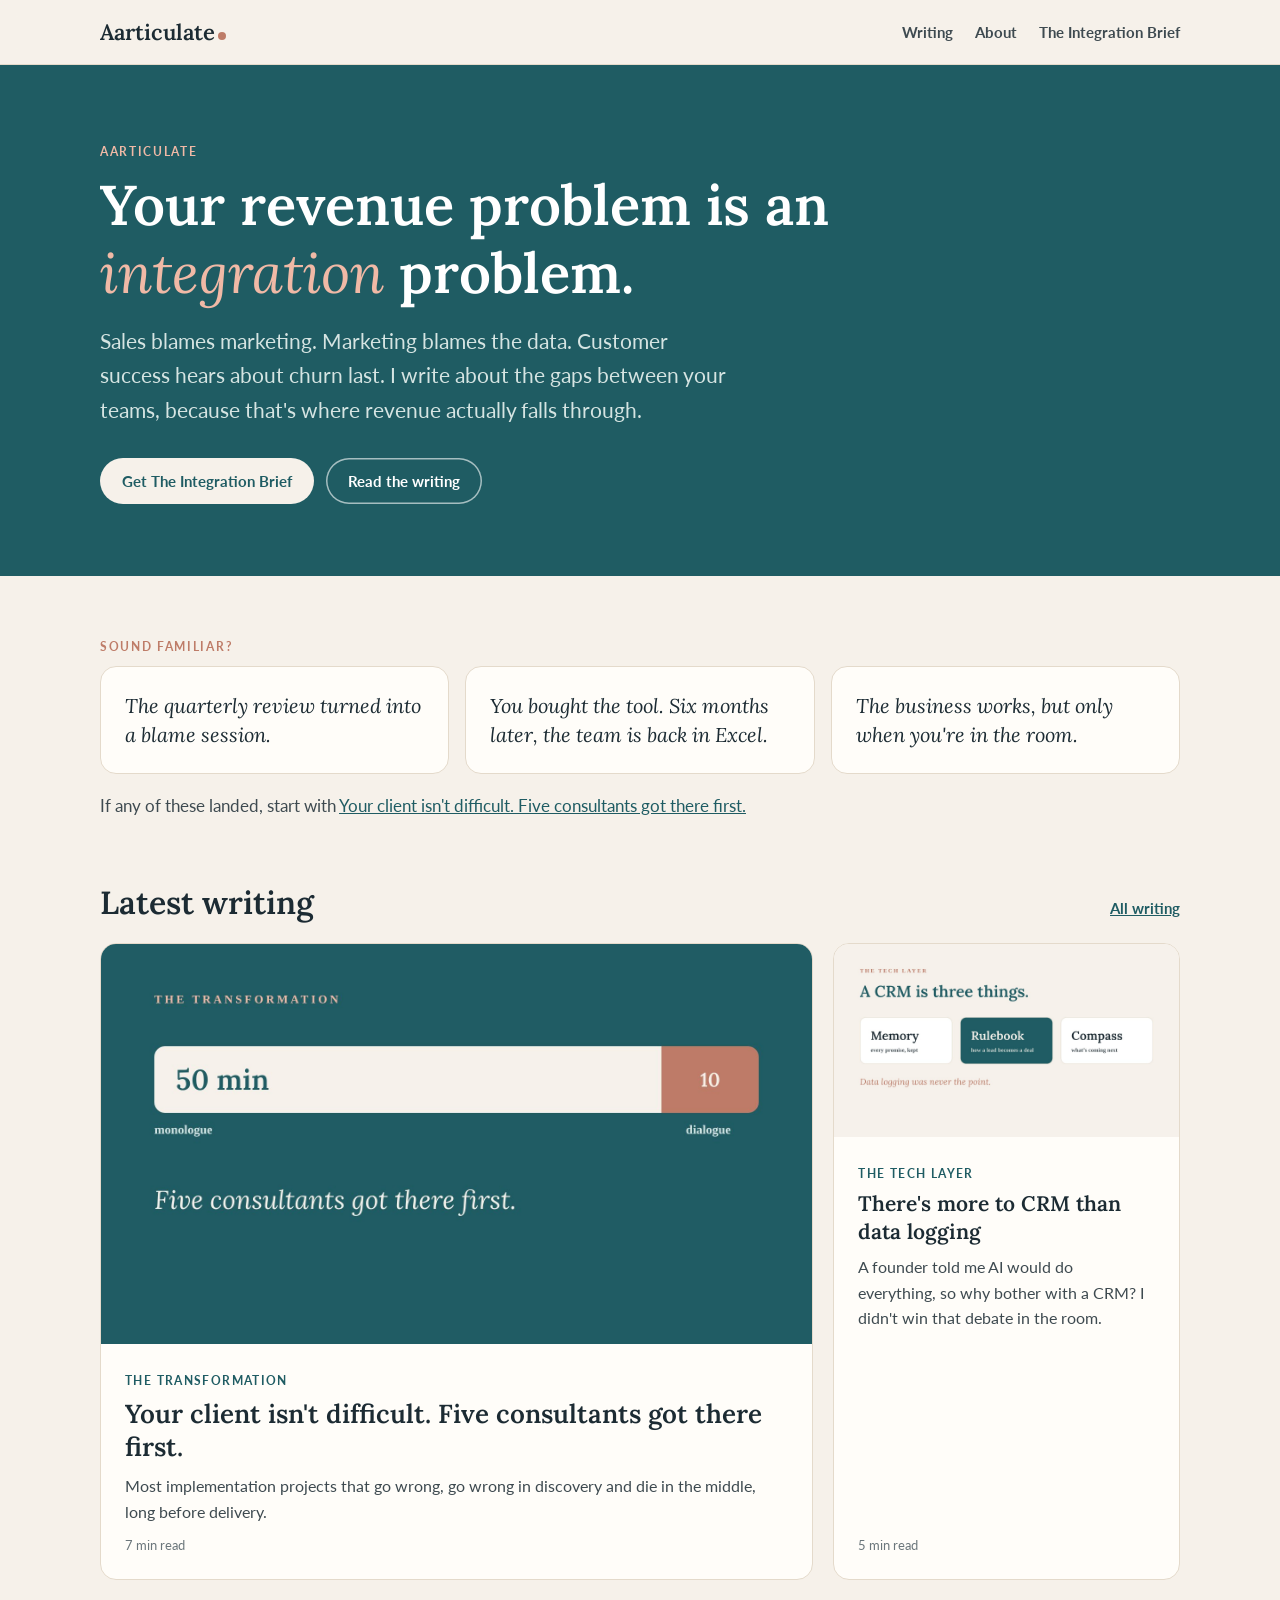
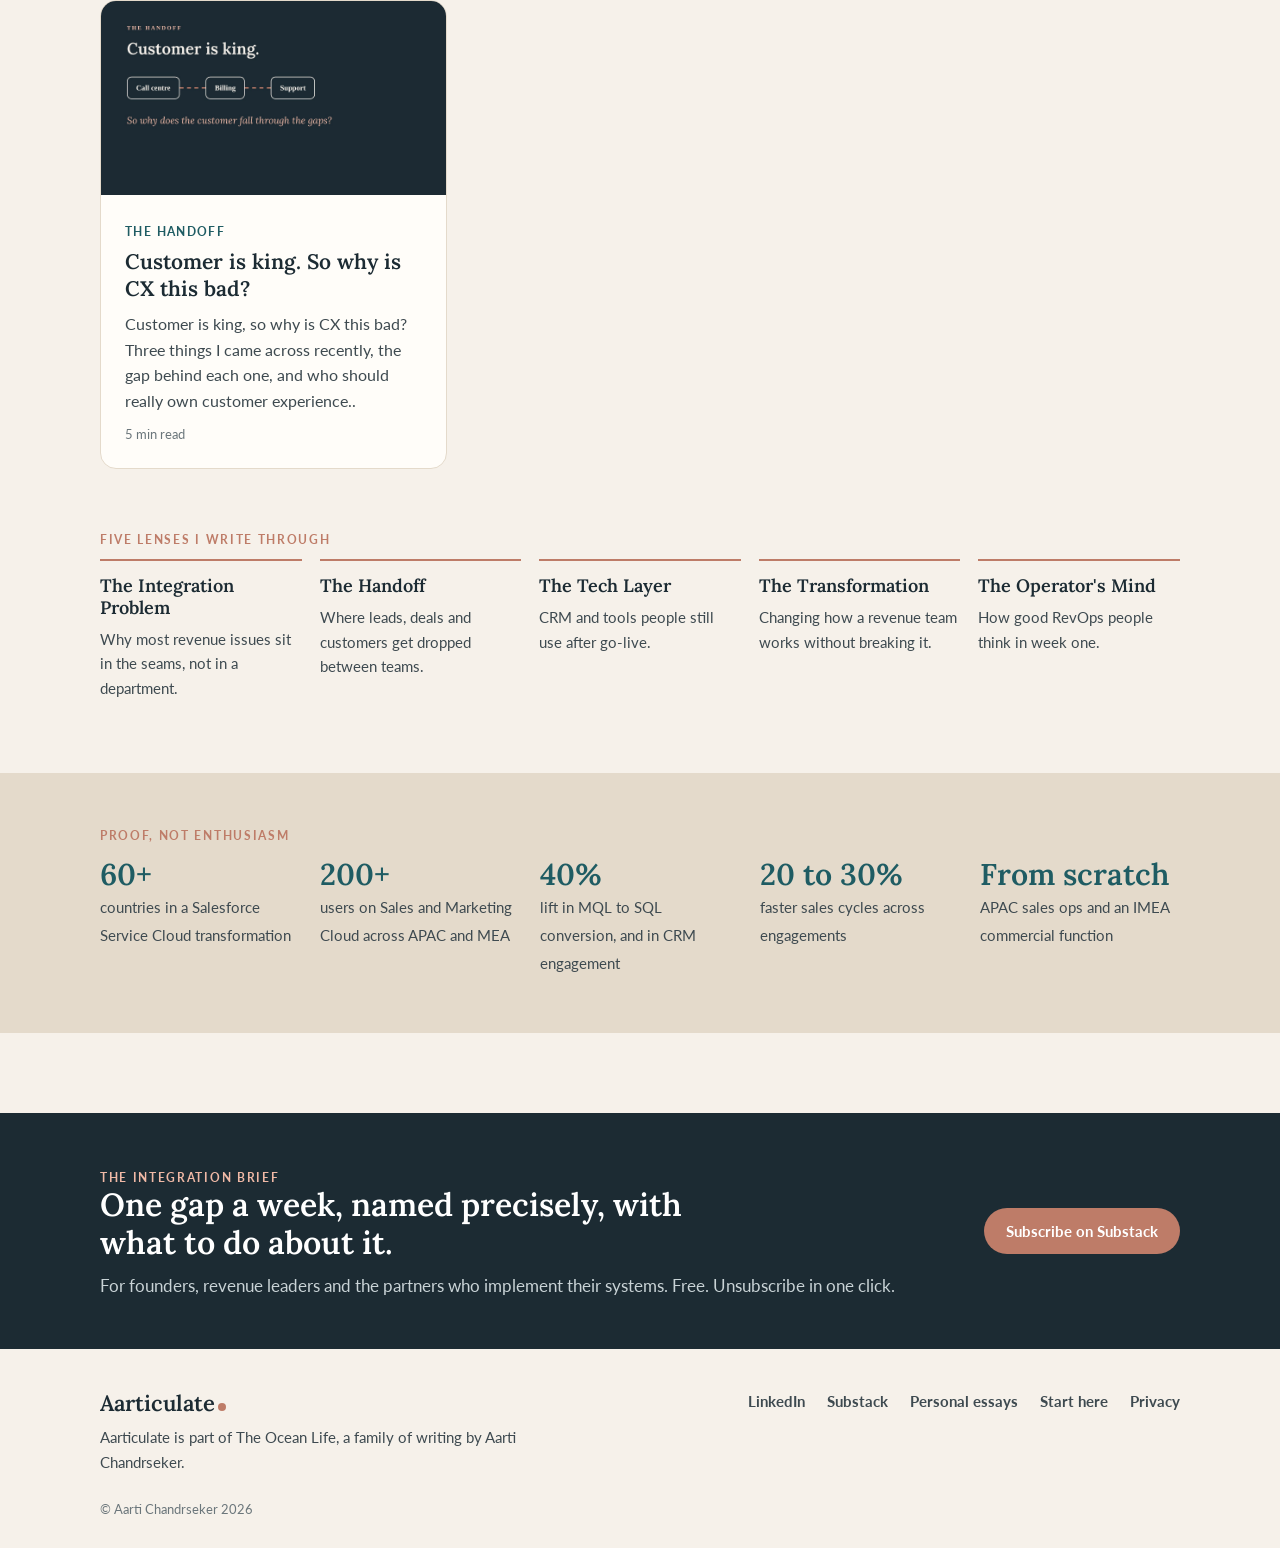
==== index.html @ bf96ba58 "Post 2 final Co-Authored-By: Claude Opus 5.5 <noreply@anthropic.com> Claude-Session: https://claude." ====
<!doctype html><html lang="en"><head><meta charset="utf-8"><meta name="viewport" content="width=device-width,initial-scale=1">
<title>Aarticulate | Your revenue problem is an integration problem</title><meta name="description" content="Aarti Chandrseker writes about the gaps between sales, marketing, customer success and technology, where revenue actually falls through."><link rel="canonical" href="https://aarticulate.co/">
<meta property="og:title" content="Aarticulate | Your revenue problem is an integration problem"><meta property="og:description" content="Aarti Chandrseker writes about the gaps between sales, marketing, customer success and technology, where revenue actually falls through."><meta property="og:type" content="website"><meta property="og:url" content="https://aarticulate.co/"><meta property="og:image" content="https://aarticulate.co/covers/og-home.jpg"><meta name="twitter:card" content="summary_large_image">
<link rel="icon" href="/favicon.svg"><link rel="preconnect" href="https://fonts.googleapis.com"><link rel="preconnect" href="https://fonts.gstatic.com" crossorigin>
<link href="https://fonts.googleapis.com/css2?family=Lato:wght@400;700&family=Lora:ital,wght@0,400;0,600;1,400&display=swap" rel="stylesheet">
<link rel="stylesheet" href="/s.css?v=ce844561"><script type="application/ld+json">{"@context": "https://schema.org", "@type": "Person", "name": "Aarti Chandrseker", "url": "https://aarticulate.co", "jobTitle": "CRM Transformation and RevOps", "sameAs": ["https://www.linkedin.com/in/aarticshekar"]}</script></head><body>
<header class="top"><div class="wrap topin"><a class="logo" href="/">Aarticulate<span class="dot"></span></a><nav><a href="/writing/">Writing</a><a href="/about/">About</a><a href="/the-integration-brief/">The Integration Brief</a></nav></div></header>
<main><section class="hero"><div class="wrap"><p class="k">Aarticulate</p><h1>Your revenue problem is an <em>integration</em> problem.</h1>
<p class="lede">Sales blames marketing. Marketing blames the data. Customer success hears about churn last. I write about the gaps between your teams, because that's where revenue actually falls through.</p>
<div class="ctas"><a class="btn light" href="https://aarticshekar.substack.com/s/the-integration-layer">Get The Integration Brief</a><a class="btn ghost" href="/writing/">Read the writing</a></div></div></section>
<section class="wrap sec"><p class="k">Sound familiar?</p><div class="three">
<div class="q">The quarterly review turned into a blame session.</div><div class="q">You bought the tool. Six months later, the team is back in Excel.</div><div class="q">The business works, but only when you're in the room.</div></div>
<p class="after">If any of these landed, start with <a href="/writing/your-client-isnt-difficult/">Your client isn&#x27;t difficult. Five consultants got there first.</a></p></section>
<section class="wrap sec"><div class="sh"><h2>Latest writing</h2><a href="/writing/">All writing</a></div><div class="grid"><a class="card" href="/writing/your-client-isnt-difficult/"><img src="/covers/your-client-isnt-difficult.jpg" alt="" width="1600" height="900" loading="lazy"><span class="lens">The Transformation</span><h3>Your client isn&#x27;t difficult. Five consultants got there first.</h3><p>Most implementation projects that go wrong, go wrong in discovery and die in the middle, long before delivery.</p><span class="meta">7 min read</span></a><a class="card" href="/writing/more-to-crm-than-data-logging/"><img src="/covers/more-to-crm-than-data-logging.jpg" alt="" width="1600" height="900" loading="lazy"><span class="lens">The Tech Layer</span><h3>There&#x27;s more to CRM than data logging</h3><p>A founder told me AI would do everything, so why bother with a CRM? I didn&#x27;t win that debate in the room.</p><span class="meta">5 min read</span></a><a class="card" href="/writing/customer-is-king/"><img src="/covers/customer-is-king.jpg" alt="" width="1600" height="900" loading="lazy"><span class="lens">The Handoff</span><h3>Customer is king. So why is CX this bad?</h3><p>Customer is king, so why is CX this bad? Three things I came across recently, the gap behind each one, and who should really own customer experience..</p><span class="meta">5 min read</span></a></div></section>
<section class="wrap sec"><p class="k">Five lenses I write through</p><div class="lenses"><div><h3>The Integration Problem</h3><p>Why most revenue issues sit in the seams, not in a department.</p></div><div><h3>The Handoff</h3><p>Where leads, deals and customers get dropped between teams.</p></div><div><h3>The Tech Layer</h3><p>CRM and tools people still use after go-live.</p></div><div><h3>The Transformation</h3><p>Changing how a revenue team works without breaking it.</p></div><div><h3>The Operator&#x27;s Mind</h3><p>How good RevOps people think in week one.</p></div></div></section>
<section class="proof"><div class="wrap"><p class="k">Proof, not enthusiasm</p><ul class="pl">
<li><b>60+</b><span>countries in a Salesforce Service Cloud transformation</span></li><li><b>200+</b><span>users on Sales and Marketing Cloud across APAC and MEA</span></li>
<li><b>40%</b><span>lift in MQL to SQL conversion, and in CRM engagement</span></li><li><b>20 to 30%</b><span>faster sales cycles across engagements</span></li>
<li><b>From scratch</b><span>APAC sales ops and an IMEA commercial function</span></li></ul></div></section></main><section class="brief"><div class="wrap briefin"><div><p class="k">The Integration Brief</p><h2>One gap a week, named precisely, with what to do about it.</h2>
<p>For founders, revenue leaders and the partners who implement their systems. Free. Unsubscribe in one click.</p></div>
<a class="btn" href="https://aarticshekar.substack.com/s/the-integration-layer">Subscribe on Substack</a></div></section><footer class="foot"><div class="wrap footin"><div><a class="logo" href="/">Aarticulate<span class="dot"></span></a>
<p>Aarticulate is part of The Ocean Life, a family of writing by Aarti Chandrseker.</p></div>
<div class="fl"><a href="https://www.linkedin.com/in/aarticshekar">LinkedIn</a><a href="https://aarticshekar.substack.com/s/the-integration-layer">Substack</a><a href="https://www.aarti.blog/the-essays/">Personal essays</a><a href="/start/">Start here</a><a href="/privacy/">Privacy</a></div></div>
<div class="wrap copy">&copy; Aarti Chandrseker 2026</div></footer></body></html>
---- s.css ----
:root{--ink:#1C2B33;--body:#3E4A50;--mute:#6B767B;--shell:#F6F1EA;--sand:#E4DACB;--coral:#BE7C68;--sea:#1F5C63;--sea2:#174A50;--card:#FFFDF9;--r:16px;--serif:'Lora',Georgia,serif;--sans:'Lato',system-ui,-apple-system,Segoe UI,sans-serif}
*{box-sizing:border-box}html{-webkit-text-size-adjust:100%}body{margin:0;background:var(--shell);color:var(--body);font:17px/1.65 var(--sans);-webkit-font-smoothing:antialiased}
img{max-width:100%;height:auto}a{color:var(--sea)}
.wrap{max-width:1120px;margin:0 auto;padding:0 20px}
h1,h2,h3{font-family:var(--serif);font-weight:600;color:var(--ink);line-height:1.2;margin:0}
h1{font-size:clamp(34px,5vw,56px)}h2{font-size:clamp(24px,3vw,32px)}h3{font-size:20px}
h1 em{font-style:italic;font-weight:400;color:var(--coral)}
.k{font:700 12px/1.2 var(--sans);letter-spacing:.14em;text-transform:uppercase;color:var(--coral);margin:0 0 12px}
.lede{font-size:clamp(18px,2vw,21px);color:var(--body);max-width:640px;margin:18px 0 0}
.btn{display:inline-block;background:var(--sea);color:#fff;text-decoration:none;font:700 15px var(--sans);padding:14px 22px;border-radius:99px;transition:background .2s}.btn:hover{background:var(--sea2)}
.btn.light{background:var(--shell);color:var(--sea)}.btn.light:hover{background:#fff}
.btn.ghost{background:transparent;color:#fff;box-shadow:inset 0 0 0 1.5px rgba(255,255,255,.6)}.btn.ghost:hover{background:rgba(255,255,255,.1)}
/* header */
.top{position:sticky;top:0;z-index:10;background:rgba(246,241,234,.93);backdrop-filter:blur(8px);border-bottom:1px solid var(--sand)}
.topin{display:flex;align-items:center;justify-content:space-between;gap:16px;height:64px}
.logo{font:600 22px var(--serif);color:var(--ink);text-decoration:none;display:inline-flex;align-items:baseline}.dot{width:8px;height:8px;border-radius:50%;background:var(--coral);display:inline-block;margin-left:3px}
.top nav{display:flex;gap:22px}.top nav a{font-size:15px;font-weight:700;color:var(--body);text-decoration:none}.top nav a[aria-current]{color:var(--sea)}
@media(max-width:640px){.top nav{gap:14px}.top nav a{font-size:13.5px}.top nav a[href="/about/"]{display:none}.logo{font-size:19px}}
/* home */
.hero{background:var(--sea);color:#E9F1F0;padding:80px 0 72px}.hero h1{color:#fff;max-width:880px}.hero h1 em{color:#F0B9A6}.hero .lede{color:#D5E4E2}.hero .k{color:#F0B9A6}
.ctas{display:flex;flex-wrap:wrap;gap:12px;margin-top:30px}
.sec{padding:64px 20px 0}.sh{display:flex;justify-content:space-between;align-items:baseline;gap:16px;margin-bottom:20px}.sh a{font-weight:700;font-size:15px}
.three{display:grid;grid-template-columns:repeat(3,1fr);gap:16px}.q{background:var(--card);border:1px solid var(--sand);border-radius:var(--r);padding:24px;font:italic 400 20px/1.45 var(--serif);color:var(--ink)}
.after{margin:18px 0 0}
.grid{display:grid;grid-template-columns:repeat(3,1fr);gap:20px}.grid.two{grid-template-columns:repeat(2,1fr)}
.card{display:flex;flex-direction:column;gap:10px;background:var(--card);border:1px solid var(--sand);border-radius:var(--r);padding:26px;text-decoration:none;color:var(--body);transition:transform .2s,box-shadow .2s}
.card:hover{transform:translateY(-3px);box-shadow:0 12px 30px rgba(28,43,51,.08)}.card h3{font-size:21px;line-height:1.3}.card p{margin:0;font-size:15.5px}.card .meta{margin-top:auto;font-size:13px;color:var(--mute)}.card[hidden]{display:none}
.lens{font:700 11.5px var(--sans);letter-spacing:.12em;text-transform:uppercase;color:var(--sea)}
.lenses{display:grid;grid-template-columns:repeat(5,1fr);gap:18px}.lenses div{border-top:2px solid var(--coral);padding-top:14px}.lenses h3{font-size:18px}.lenses p{margin:8px 0 0;font-size:15px}
.proof{background:var(--sand);margin-top:72px;padding:56px 0}.pl{list-style:none;margin:0;padding:0;display:grid;grid-template-columns:repeat(5,1fr);gap:20px}
.pl b{display:block;font:600 30px var(--serif);color:var(--sea)}.pl span{font-size:15px}
/* brief + footer */
.brief{background:var(--ink);color:#C9D3D6;margin-top:80px}.briefin{display:flex;justify-content:space-between;align-items:center;gap:32px;padding-top:48px;padding-bottom:48px}
.brief h2{color:#fff;max-width:620px}.brief p{margin:10px 0 0}.brief .k{color:#F0B9A6}.brief .btn{background:var(--coral);flex:none}.brief .btn:hover{background:#A9684F}
.foot{padding:40px 0 28px;font-size:15px}.footin{display:flex;justify-content:space-between;gap:32px;flex-wrap:wrap}.foot p{max-width:420px;margin:8px 0 0}
.fl{display:flex;flex-wrap:wrap;gap:10px 22px;align-items:flex-start}.fl a{color:var(--body);font-weight:700;text-decoration:none}.copy{margin-top:24px;font-size:13px;color:var(--mute)}
/* strip */
.strip{display:flex;align-items:center;gap:14px;background:var(--sea);color:#fff;border-radius:14px;padding:14px 18px;text-decoration:none;margin:28px 0}
.sk{font:700 11px var(--sans);letter-spacing:.12em;text-transform:uppercase;background:var(--coral);padding:6px 10px;border-radius:99px;flex:none}.st{flex:1;font-size:15.5px;line-height:1.4}.sg{font-weight:700;font-size:14.5px;white-space:nowrap}
/* writing */
.intro{padding:56px 0 0}.filt{display:flex;flex-wrap:wrap;gap:8px;margin-top:24px}
.filt button{font:700 14px var(--sans);border:1px solid var(--sand);background:var(--card);color:var(--body);padding:9px 15px;border-radius:99px;cursor:pointer}.filt button[aria-pressed=true]{background:var(--sea);color:#fff;border-color:var(--sea)}
.more{margin:28px 0 0}
/* post */
.post{max-width:720px;margin:0 auto;padding:48px 0 0}.back{font-weight:700;font-size:14px;text-decoration:none;display:inline-block;margin-bottom:22px}.back:before{content:"\2190  "}
.post .lens{display:block;margin-bottom:12px}.post h1{font-size:clamp(32px,4.4vw,46px)}
.stand{font:italic 400 20px/1.55 var(--serif);color:var(--ink);margin:20px 0 0}
.body{font:400 18px/1.8 var(--serif);color:var(--body)}.body p{margin:0 0 22px}.body h2{font-size:27px;margin:44px 0 14px}.body h3{font-size:20px;margin:32px 0 10px;font-family:var(--sans);font-weight:700}
.body ul,.body ol{padding-left:24px;margin:0 0 22px}.body li{margin:0 0 10px}.body strong{color:var(--ink)}
.body table{width:100%;border-collapse:collapse;font:15px/1.5 var(--sans);margin:8px 0 26px;display:block;overflow-x:auto}.body th{background:var(--sea);color:#fff;text-align:left;padding:12px 14px;font-weight:700}.body td{background:var(--card);border-bottom:1px solid var(--sand);padding:12px 14px;vertical-align:top;min-width:160px}
.faq{margin-top:40px;border-top:1px solid var(--sand);padding-top:28px}.faq h2{font-size:24px;margin-bottom:12px}
.faq details{border-bottom:1px solid var(--sand);padding:14px 0}.faq summary{font-weight:700;color:var(--ink);cursor:pointer}.faq p{margin:10px 0 0}
.by{margin:32px 0 0;font-size:15px;color:var(--mute)}
/* prose pages */
.prose{max-width:700px;padding:56px 0 0}.prose h2{font-size:26px;margin:36px 0 10px}.prose p{margin:16px 0 0}.fine{font-size:14px;color:var(--mute)}
.links{display:grid;gap:12px;margin-top:30px}.links a{display:block;background:var(--card);border:1px solid var(--sand);border-radius:14px;padding:18px 20px;text-decoration:none;color:var(--body)}
.links a:hover{border-color:var(--sea)}.links b{display:block;color:var(--sea);font-size:17px}.links span{font-size:15px}
@media(max-width:900px){.grid,.three{grid-template-columns:1fr 1fr}.lenses,.pl{grid-template-columns:1fr 1fr}}
@media(max-width:620px){.grid,.grid.two,.three,.lenses{grid-template-columns:1fr}.pl{grid-template-columns:1fr 1fr}.hero{padding:56px 0 52px}
.briefin{flex-direction:column;align-items:flex-start}.strip{flex-wrap:wrap;gap:8px 10px}.st{flex:1 1 100%;order:2}.sg{order:3}.sec{padding-top:48px}.body{font-size:17.5px}}

/* imagery and editorial grid */
.card{padding:0;overflow:hidden}.card img{display:block;width:100%;aspect-ratio:16/9;object-fit:cover;transition:transform .4s}.card:hover img{transform:scale(1.03)}
.card .lens,.card h3,.card p,.card .meta{margin-left:24px;margin-right:24px}.card .lens{margin-top:20px}.card .meta{margin-bottom:22px}
.cover{display:block;width:100%;border-radius:var(--r);margin:28px 0 0;aspect-ratio:16/9;object-fit:cover}
.search{width:100%;max-width:460px;margin-top:24px;font:16px var(--sans);padding:13px 18px;border:1px solid var(--sand);border-radius:99px;background:var(--card);color:var(--ink)}.search:focus{outline:2px solid var(--sea);outline-offset:1px}
.vh{position:absolute;width:1px;height:1px;overflow:hidden;clip:rect(0 0 0 0)}.none{margin-top:20px}
.grid .card:first-child{grid-column:span 2}.grid .card:first-child h3{font-size:26px}
@media(max-width:620px){.grid .card:first-child{grid-column:auto}.card .lens,.card h3,.card p,.card .meta{margin-left:20px;margin-right:20px}}
@media(max-width:900px) and (min-width:621px){.grid .card:first-child{grid-column:span 2}}
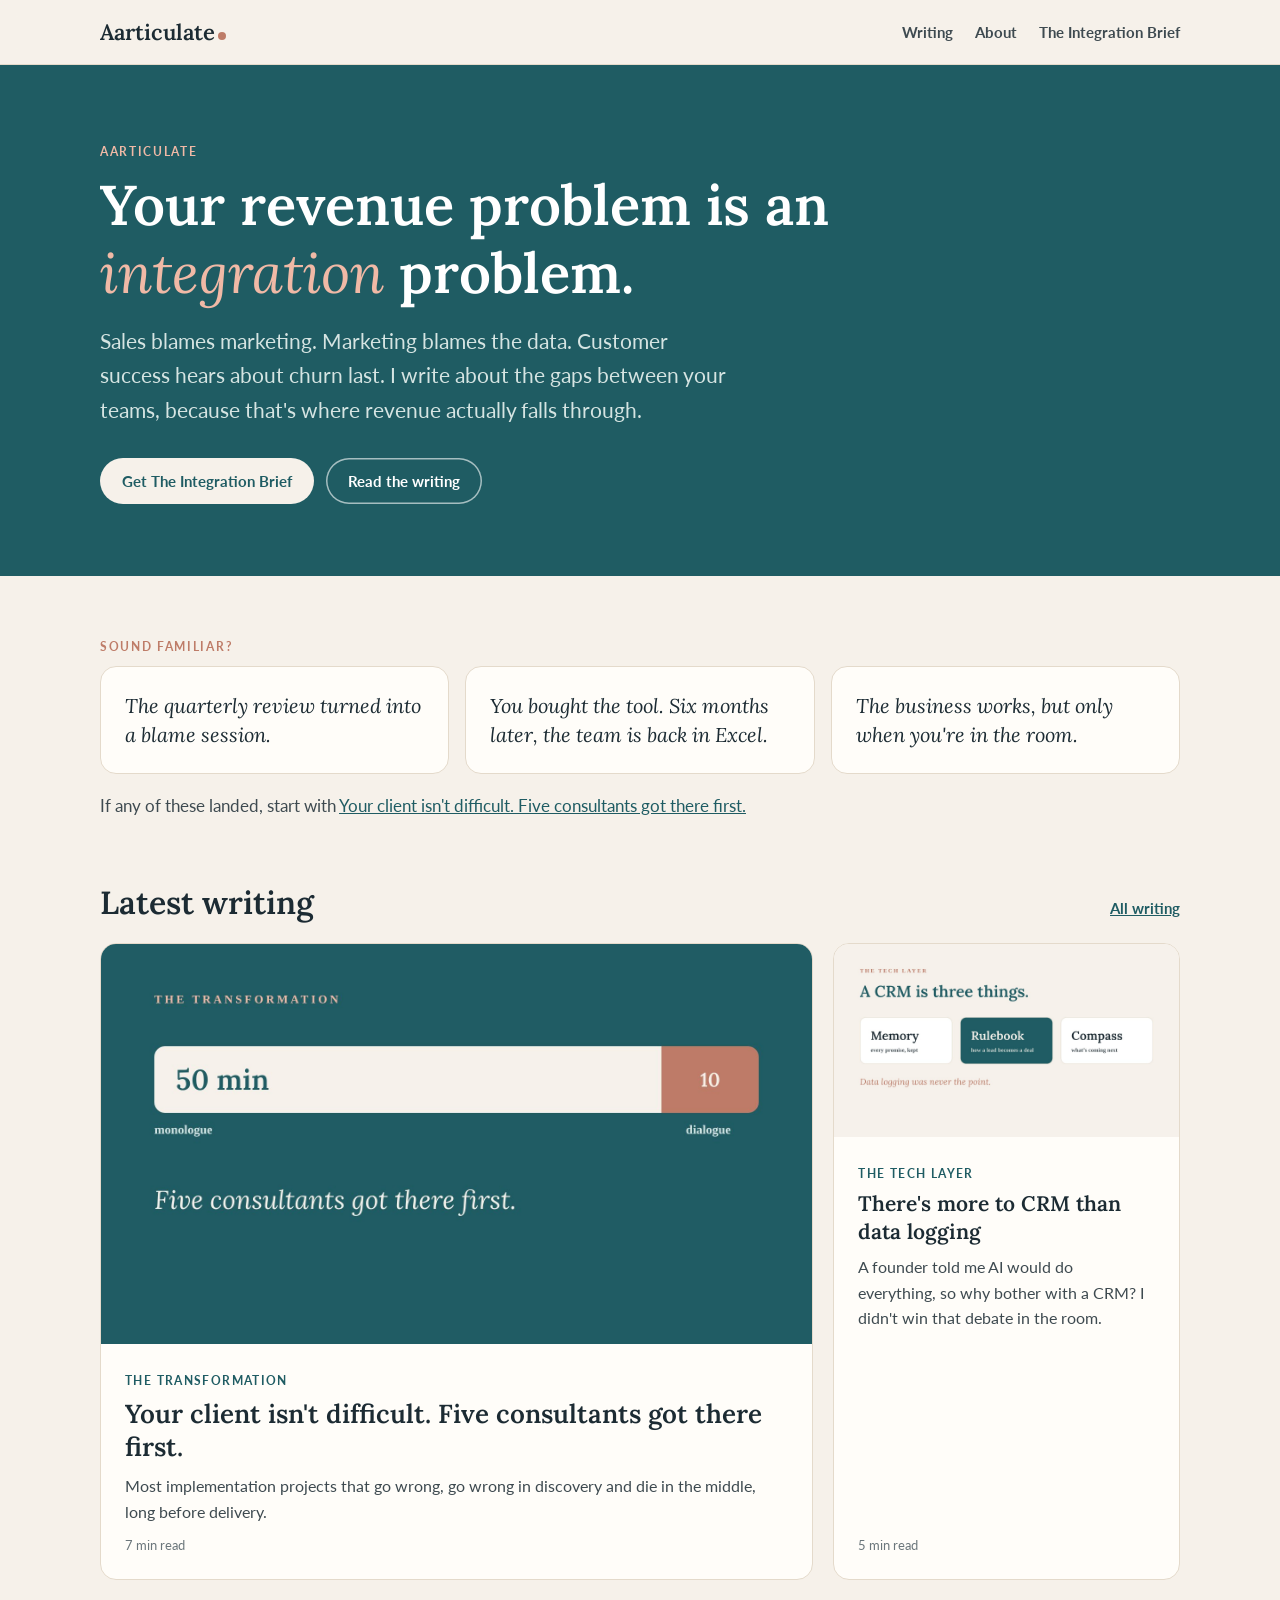
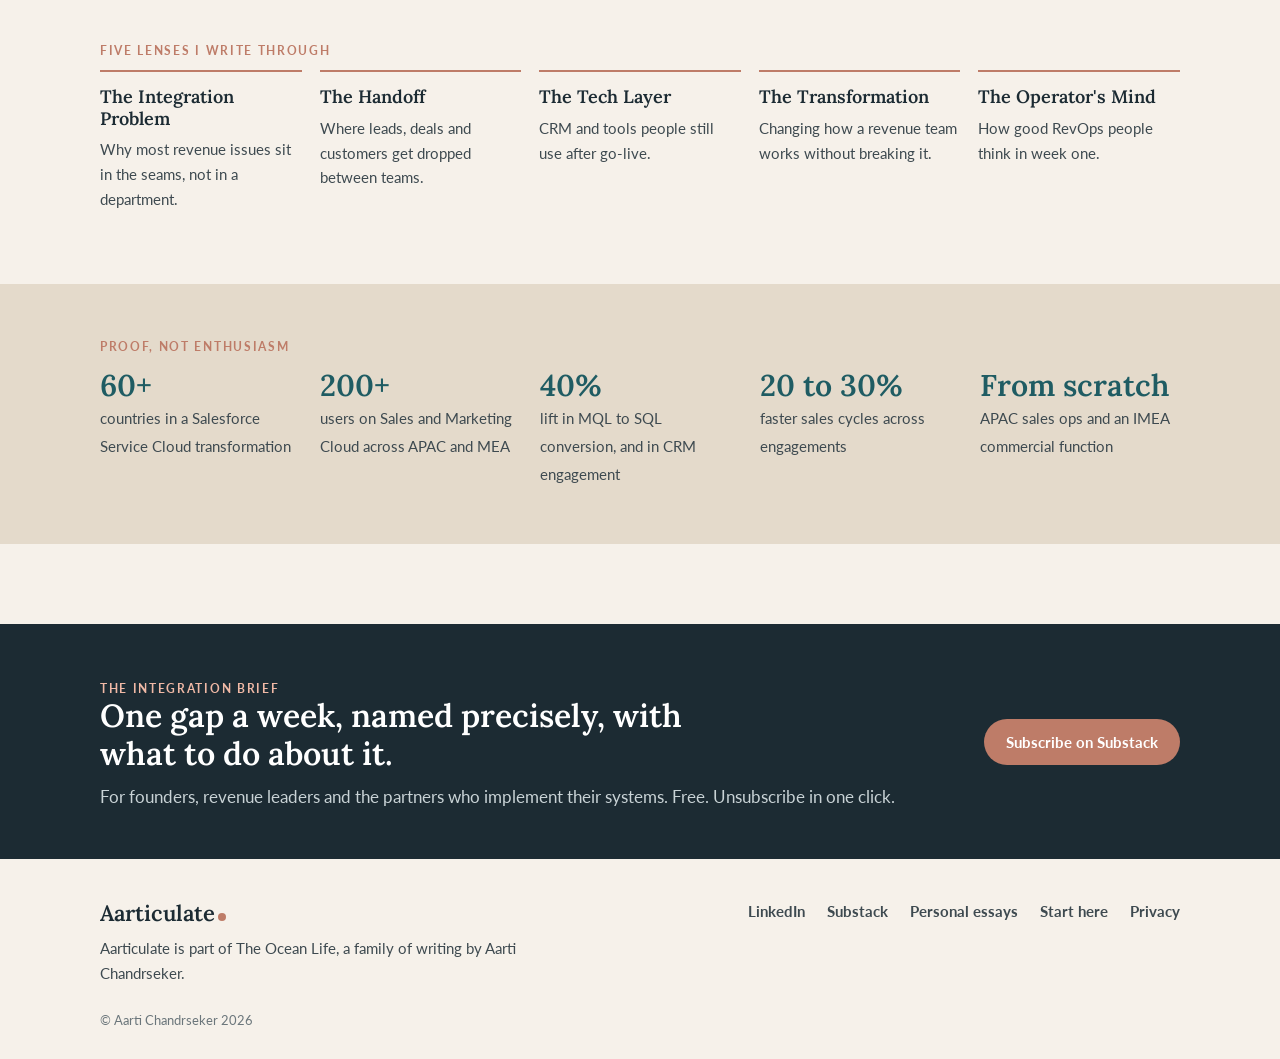
==== commit 821749b0: "Hold post 3 until approved Co-Authored-By: Claude Opus 5.5 <noreply@anthropic.com> Claude-Session: h" ====
--- a/index.html
+++ b/index.html
@@ -3,7 +3,7 @@
 <meta property="og:title" content="Aarticulate | Your revenue problem is an integration problem"><meta property="og:description" content="Aarti Chandrseker writes about the gaps between sales, marketing, customer success and technology, where revenue actually falls through."><meta property="og:type" content="website"><meta property="og:url" content="https://aarticulate.co/"><meta property="og:image" content="https://aarticulate.co/covers/og-home.jpg"><meta name="twitter:card" content="summary_large_image">
 <link rel="icon" href="/favicon.svg"><link rel="preconnect" href="https://fonts.googleapis.com"><link rel="preconnect" href="https://fonts.gstatic.com" crossorigin>
 <link href="https://fonts.googleapis.com/css2?family=Lato:wght@400;700&family=Lora:ital,wght@0,400;0,600;1,400&display=swap" rel="stylesheet">
-<link rel="stylesheet" href="/s.css?v=ce844561"><script type="application/ld+json">{"@context": "https://schema.org", "@type": "Person", "name": "Aarti Chandrseker", "url": "https://aarticulate.co", "jobTitle": "CRM Transformation and RevOps", "sameAs": ["https://www.linkedin.com/in/aarticshekar"]}</script></head><body>
+<link rel="stylesheet" href="/s.css?v=3efaaf95"><script type="application/ld+json">{"@context": "https://schema.org", "@type": "Person", "name": "Aarti Chandrseker", "url": "https://aarticulate.co", "jobTitle": "CRM Transformation and RevOps", "sameAs": ["https://www.linkedin.com/in/aarticshekar"]}</script></head><body>
 <header class="top"><div class="wrap topin"><a class="logo" href="/">Aarticulate<span class="dot"></span></a><nav><a href="/writing/">Writing</a><a href="/about/">About</a><a href="/the-integration-brief/">The Integration Brief</a></nav></div></header>
 <main><section class="hero"><div class="wrap"><p class="k">Aarticulate</p><h1>Your revenue problem is an <em>integration</em> problem.</h1>
 <p class="lede">Sales blames marketing. Marketing blames the data. Customer success hears about churn last. I write about the gaps between your teams, because that's where revenue actually falls through.</p>
@@ -11,7 +11,7 @@
 <section class="wrap sec"><p class="k">Sound familiar?</p><div class="three">
 <div class="q">The quarterly review turned into a blame session.</div><div class="q">You bought the tool. Six months later, the team is back in Excel.</div><div class="q">The business works, but only when you're in the room.</div></div>
 <p class="after">If any of these landed, start with <a href="/writing/your-client-isnt-difficult/">Your client isn&#x27;t difficult. Five consultants got there first.</a></p></section>
-<section class="wrap sec"><div class="sh"><h2>Latest writing</h2><a href="/writing/">All writing</a></div><div class="grid"><a class="card" href="/writing/your-client-isnt-difficult/"><img src="/covers/your-client-isnt-difficult.jpg" alt="" width="1600" height="900" loading="lazy"><span class="lens">The Transformation</span><h3>Your client isn&#x27;t difficult. Five consultants got there first.</h3><p>Most implementation projects that go wrong, go wrong in discovery and die in the middle, long before delivery.</p><span class="meta">7 min read</span></a><a class="card" href="/writing/more-to-crm-than-data-logging/"><img src="/covers/more-to-crm-than-data-logging.jpg" alt="" width="1600" height="900" loading="lazy"><span class="lens">The Tech Layer</span><h3>There&#x27;s more to CRM than data logging</h3><p>A founder told me AI would do everything, so why bother with a CRM? I didn&#x27;t win that debate in the room.</p><span class="meta">5 min read</span></a><a class="card" href="/writing/customer-is-king/"><img src="/covers/customer-is-king.jpg" alt="" width="1600" height="900" loading="lazy"><span class="lens">The Handoff</span><h3>Customer is king. So why is CX this bad?</h3><p>Customer is king, so why is CX this bad? Three things I came across recently, the gap behind each one, and who should really own customer experience..</p><span class="meta">5 min read</span></a></div></section>
+<section class="wrap sec"><div class="sh"><h2>Latest writing</h2><a href="/writing/">All writing</a></div><div class="grid"><a class="card" href="/writing/your-client-isnt-difficult/"><img src="/covers/your-client-isnt-difficult.jpg" alt="" width="1600" height="900" loading="lazy"><span class="lens">The Transformation</span><h3>Your client isn&#x27;t difficult. Five consultants got there first.</h3><p>Most implementation projects that go wrong, go wrong in discovery and die in the middle, long before delivery.</p><span class="meta">7 min read</span></a><a class="card" href="/writing/more-to-crm-than-data-logging/"><img src="/covers/more-to-crm-than-data-logging.jpg" alt="" width="1600" height="900" loading="lazy"><span class="lens">The Tech Layer</span><h3>There&#x27;s more to CRM than data logging</h3><p>A founder told me AI would do everything, so why bother with a CRM? I didn&#x27;t win that debate in the room.</p><span class="meta">5 min read</span></a></div></section>
 <section class="wrap sec"><p class="k">Five lenses I write through</p><div class="lenses"><div><h3>The Integration Problem</h3><p>Why most revenue issues sit in the seams, not in a department.</p></div><div><h3>The Handoff</h3><p>Where leads, deals and customers get dropped between teams.</p></div><div><h3>The Tech Layer</h3><p>CRM and tools people still use after go-live.</p></div><div><h3>The Transformation</h3><p>Changing how a revenue team works without breaking it.</p></div><div><h3>The Operator&#x27;s Mind</h3><p>How good RevOps people think in week one.</p></div></div></section>
 <section class="proof"><div class="wrap"><p class="k">Proof, not enthusiasm</p><ul class="pl">
 <li><b>60+</b><span>countries in a Salesforce Service Cloud transformation</span></li><li><b>200+</b><span>users on Sales and Marketing Cloud across APAC and MEA</span></li>
--- a/s.css
+++ b/s.css
@@ -68,3 +68,5 @@
 .grid .card:first-child{grid-column:span 2}.grid .card:first-child h3{font-size:26px}
 @media(max-width:620px){.grid .card:first-child{grid-column:auto}.card .lens,.card h3,.card p,.card .meta{margin-left:20px;margin-right:20px}}
 @media(max-width:900px) and (min-width:621px){.grid .card:first-child{grid-column:span 2}}
+
+.body p{margin:0 0 26px}
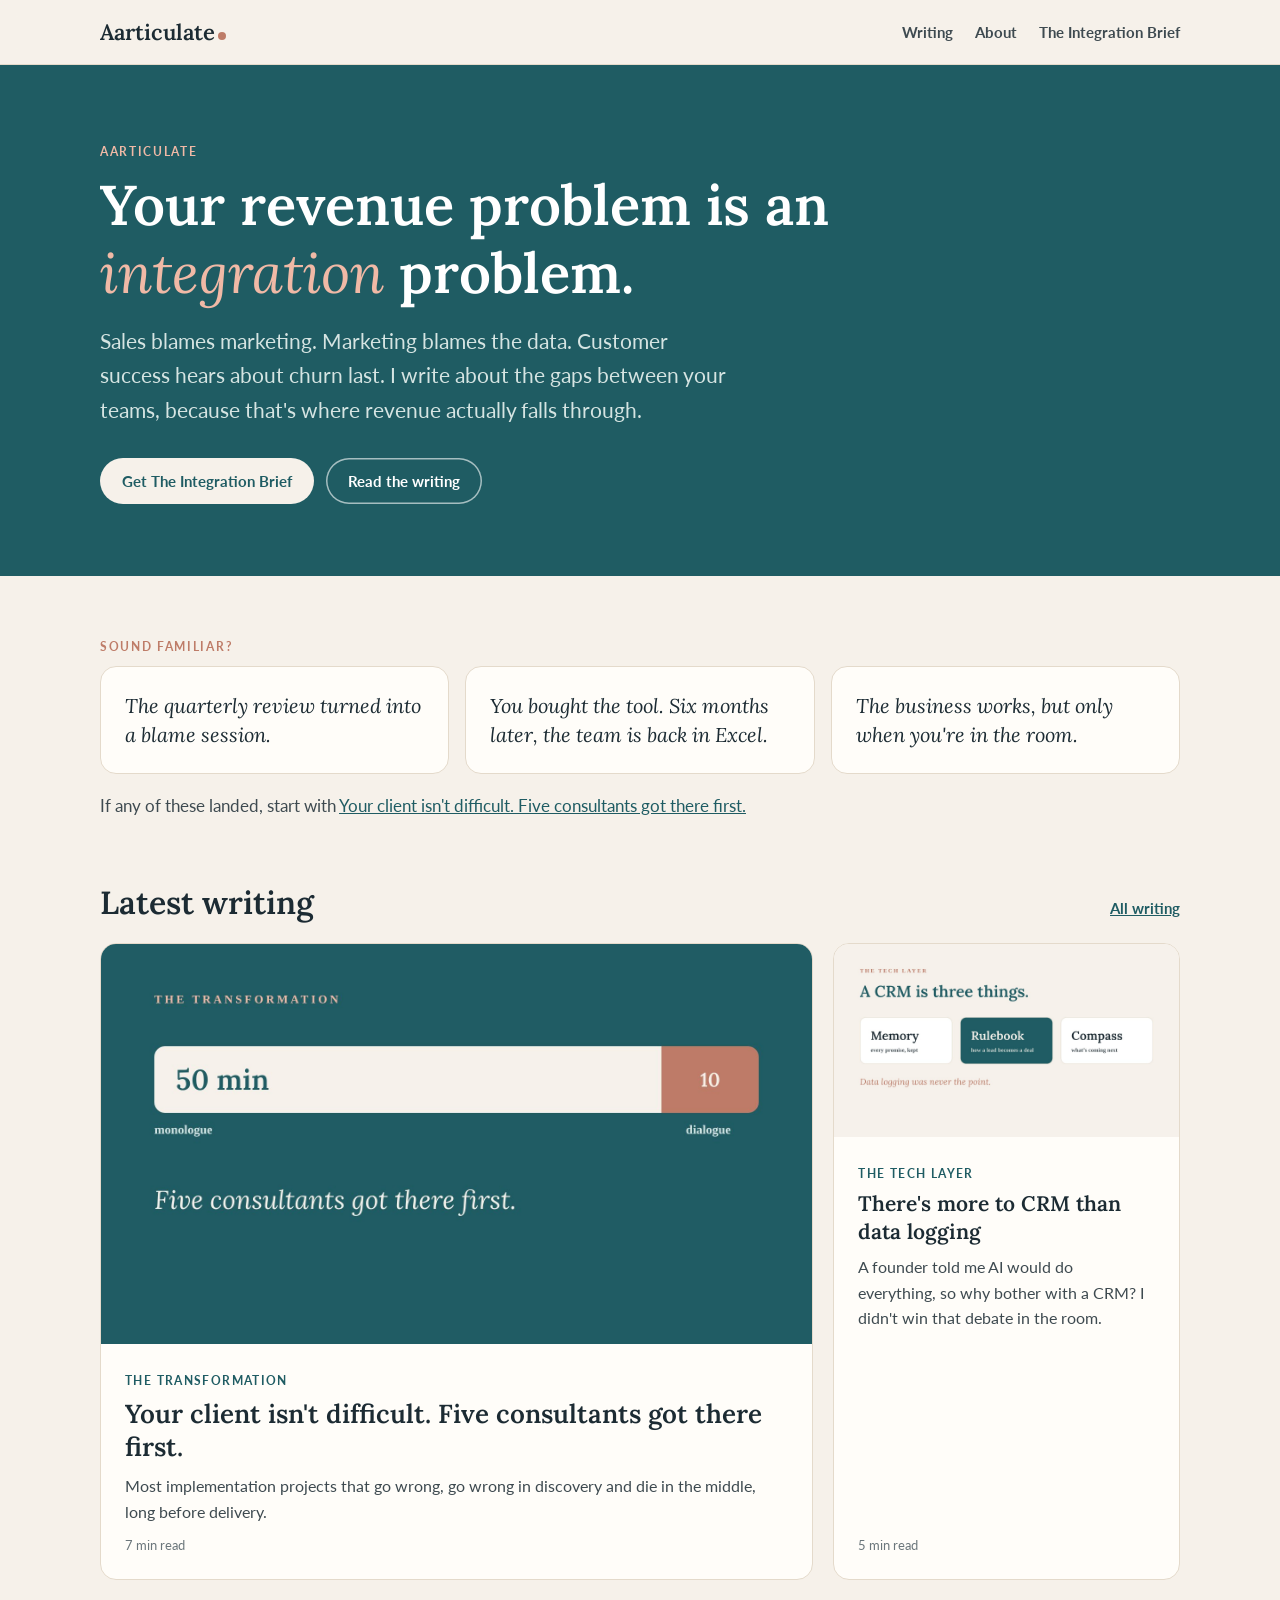
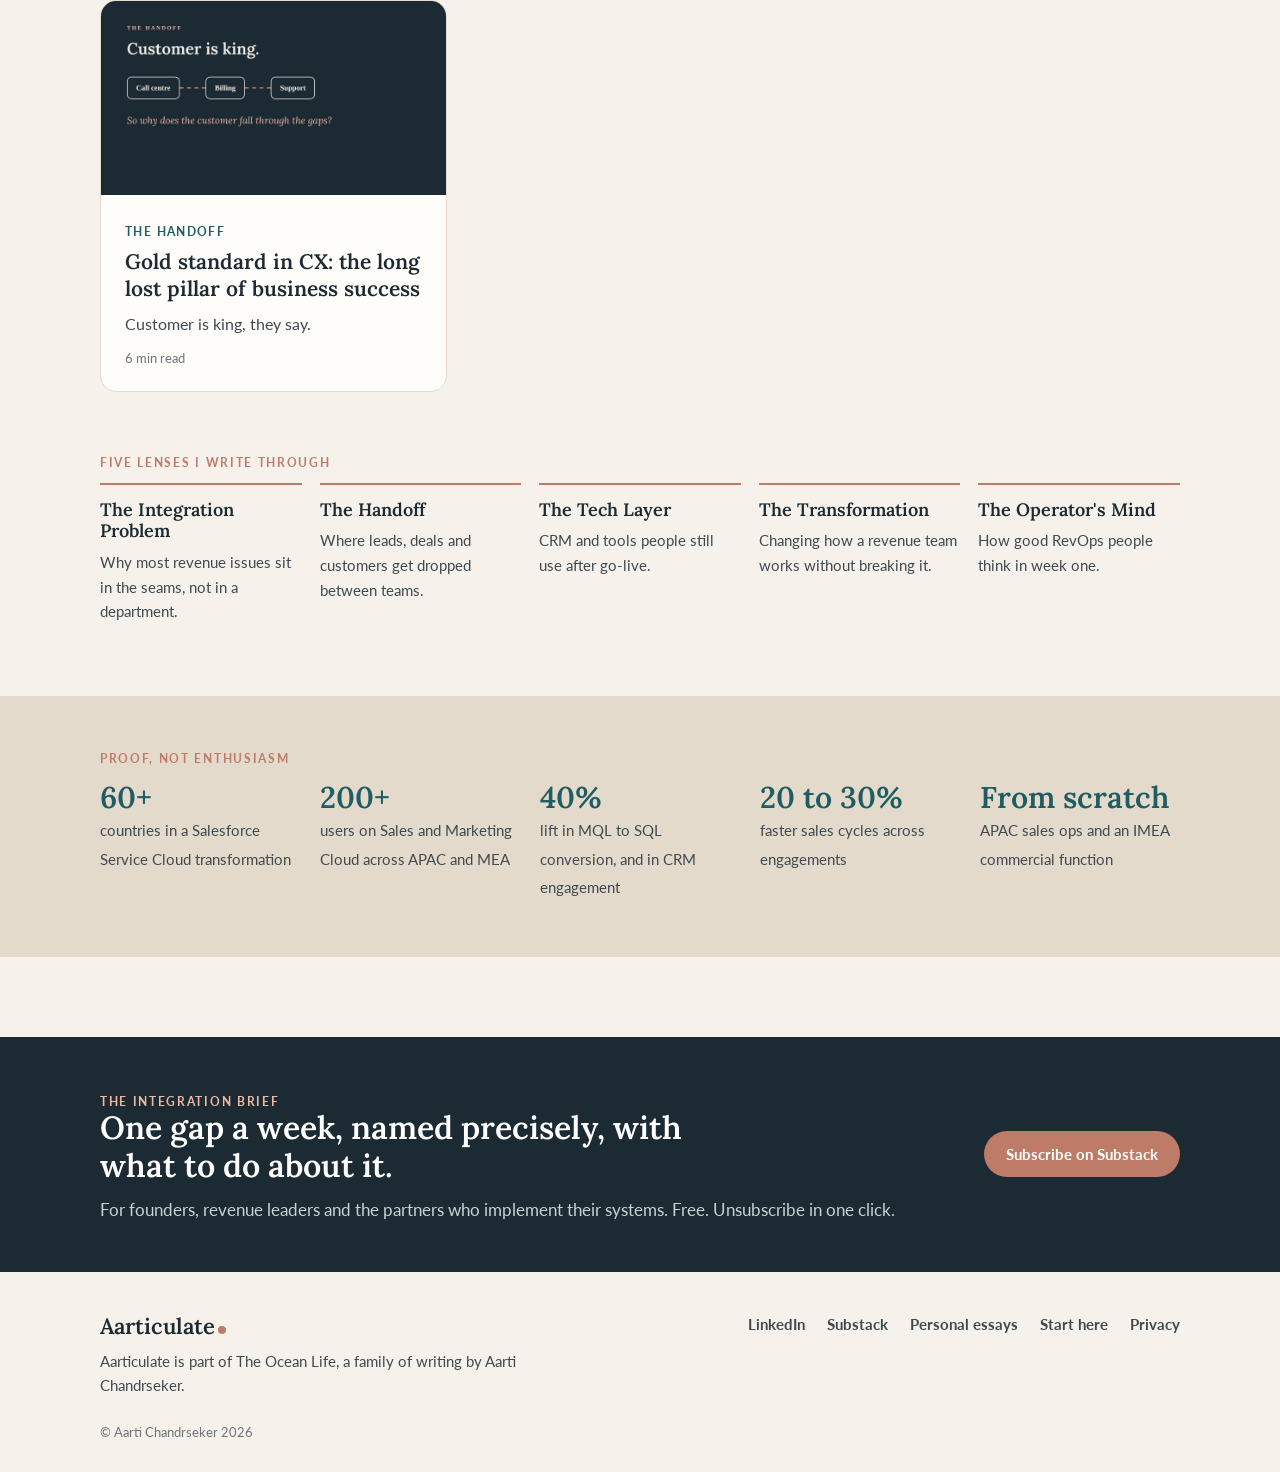
==== commit 0aae3149: "Post 3 live (first person, Aarti's title); post 1 respaced one point per paragraph Co-Authored-By: C" ====
--- a/index.html
+++ b/index.html
@@ -11,7 +11,7 @@
 <section class="wrap sec"><p class="k">Sound familiar?</p><div class="three">
 <div class="q">The quarterly review turned into a blame session.</div><div class="q">You bought the tool. Six months later, the team is back in Excel.</div><div class="q">The business works, but only when you're in the room.</div></div>
 <p class="after">If any of these landed, start with <a href="/writing/your-client-isnt-difficult/">Your client isn&#x27;t difficult. Five consultants got there first.</a></p></section>
-<section class="wrap sec"><div class="sh"><h2>Latest writing</h2><a href="/writing/">All writing</a></div><div class="grid"><a class="card" href="/writing/your-client-isnt-difficult/"><img src="/covers/your-client-isnt-difficult.jpg" alt="" width="1600" height="900" loading="lazy"><span class="lens">The Transformation</span><h3>Your client isn&#x27;t difficult. Five consultants got there first.</h3><p>Most implementation projects that go wrong, go wrong in discovery and die in the middle, long before delivery.</p><span class="meta">7 min read</span></a><a class="card" href="/writing/more-to-crm-than-data-logging/"><img src="/covers/more-to-crm-than-data-logging.jpg" alt="" width="1600" height="900" loading="lazy"><span class="lens">The Tech Layer</span><h3>There&#x27;s more to CRM than data logging</h3><p>A founder told me AI would do everything, so why bother with a CRM? I didn&#x27;t win that debate in the room.</p><span class="meta">5 min read</span></a></div></section>
+<section class="wrap sec"><div class="sh"><h2>Latest writing</h2><a href="/writing/">All writing</a></div><div class="grid"><a class="card" href="/writing/your-client-isnt-difficult/"><img src="/covers/your-client-isnt-difficult.jpg" alt="" width="1600" height="900" loading="lazy"><span class="lens">The Transformation</span><h3>Your client isn&#x27;t difficult. Five consultants got there first.</h3><p>Most implementation projects that go wrong, go wrong in discovery and die in the middle, long before delivery.</p><span class="meta">7 min read</span></a><a class="card" href="/writing/more-to-crm-than-data-logging/"><img src="/covers/more-to-crm-than-data-logging.jpg" alt="" width="1600" height="900" loading="lazy"><span class="lens">The Tech Layer</span><h3>There&#x27;s more to CRM than data logging</h3><p>A founder told me AI would do everything, so why bother with a CRM? I didn&#x27;t win that debate in the room.</p><span class="meta">5 min read</span></a><a class="card" href="/writing/customer-is-king/"><img src="/covers/customer-is-king.jpg" alt="" width="1600" height="900" loading="lazy"><span class="lens">The Handoff</span><h3>Gold standard in CX: the long lost pillar of business success</h3><p>Customer is king, they say.</p><span class="meta">6 min read</span></a></div></section>
 <section class="wrap sec"><p class="k">Five lenses I write through</p><div class="lenses"><div><h3>The Integration Problem</h3><p>Why most revenue issues sit in the seams, not in a department.</p></div><div><h3>The Handoff</h3><p>Where leads, deals and customers get dropped between teams.</p></div><div><h3>The Tech Layer</h3><p>CRM and tools people still use after go-live.</p></div><div><h3>The Transformation</h3><p>Changing how a revenue team works without breaking it.</p></div><div><h3>The Operator&#x27;s Mind</h3><p>How good RevOps people think in week one.</p></div></div></section>
 <section class="proof"><div class="wrap"><p class="k">Proof, not enthusiasm</p><ul class="pl">
 <li><b>60+</b><span>countries in a Salesforce Service Cloud transformation</span></li><li><b>200+</b><span>users on Sales and Marketing Cloud across APAC and MEA</span></li>
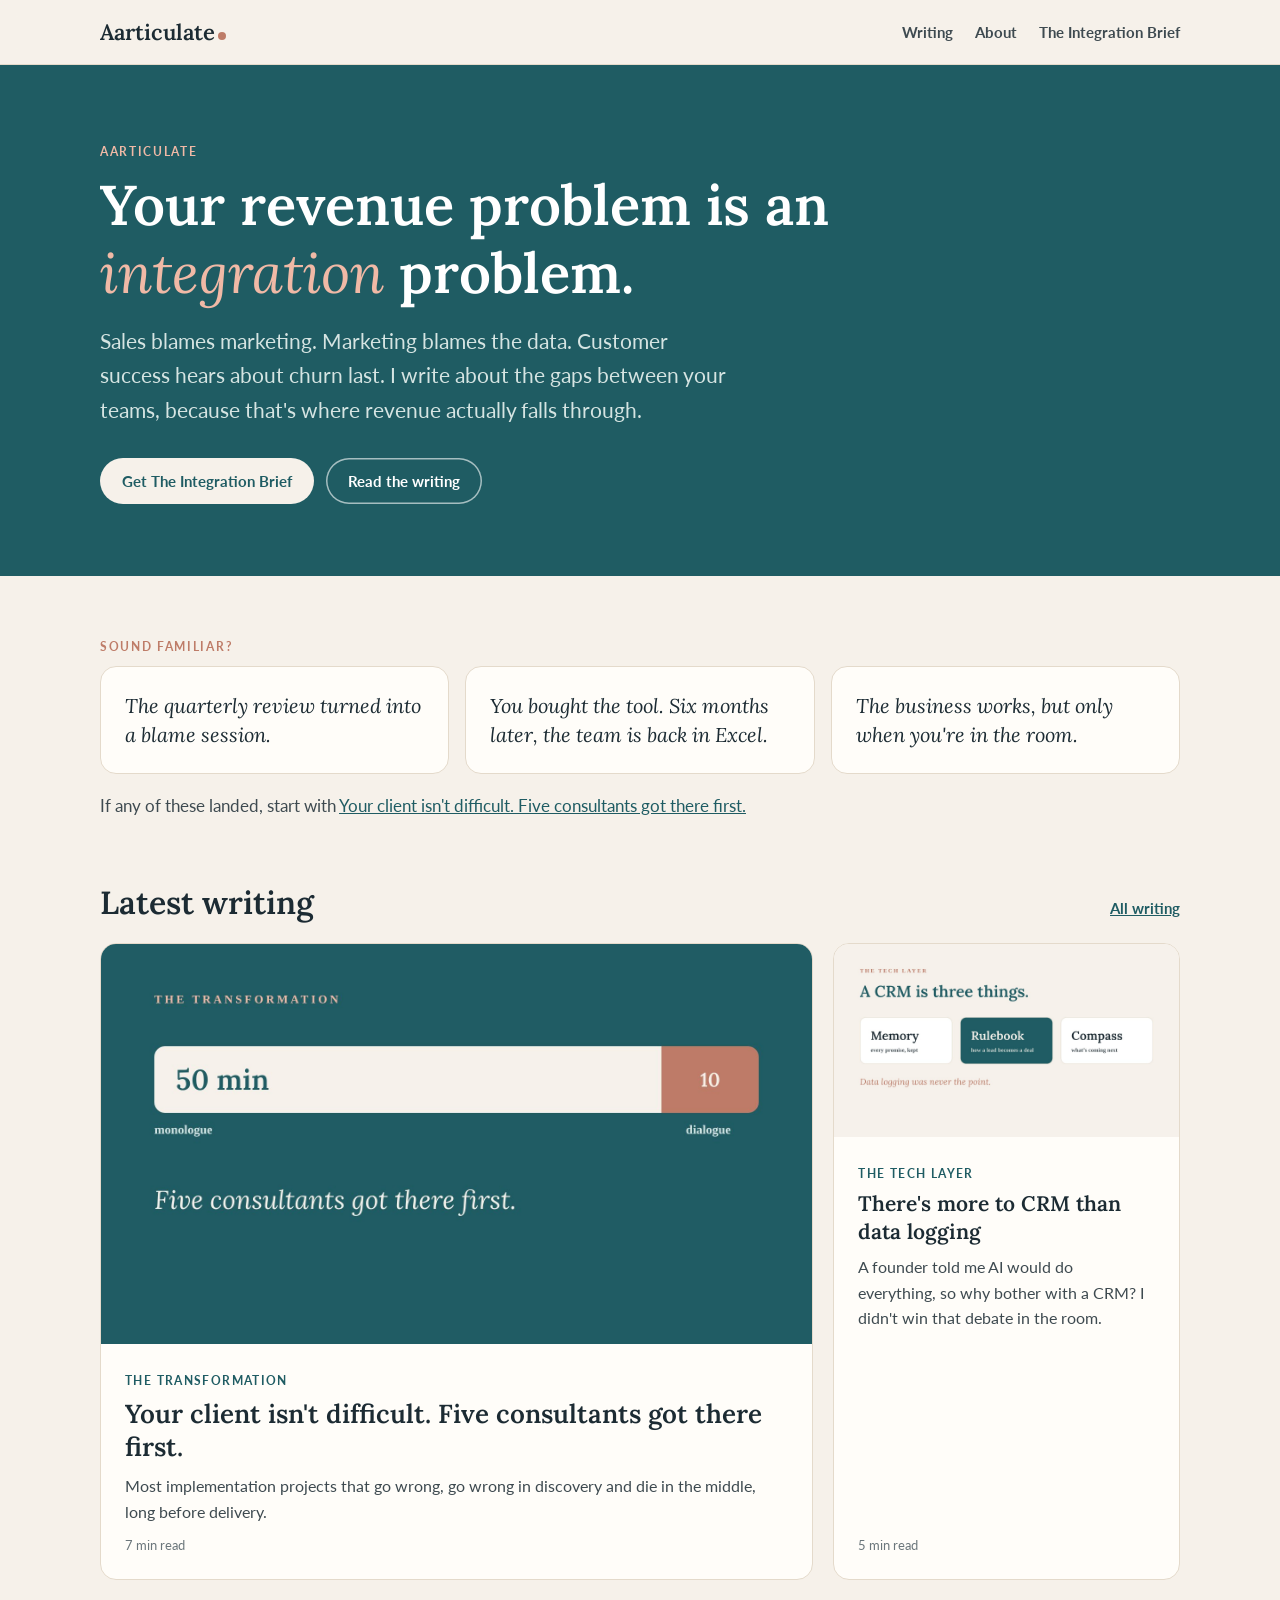
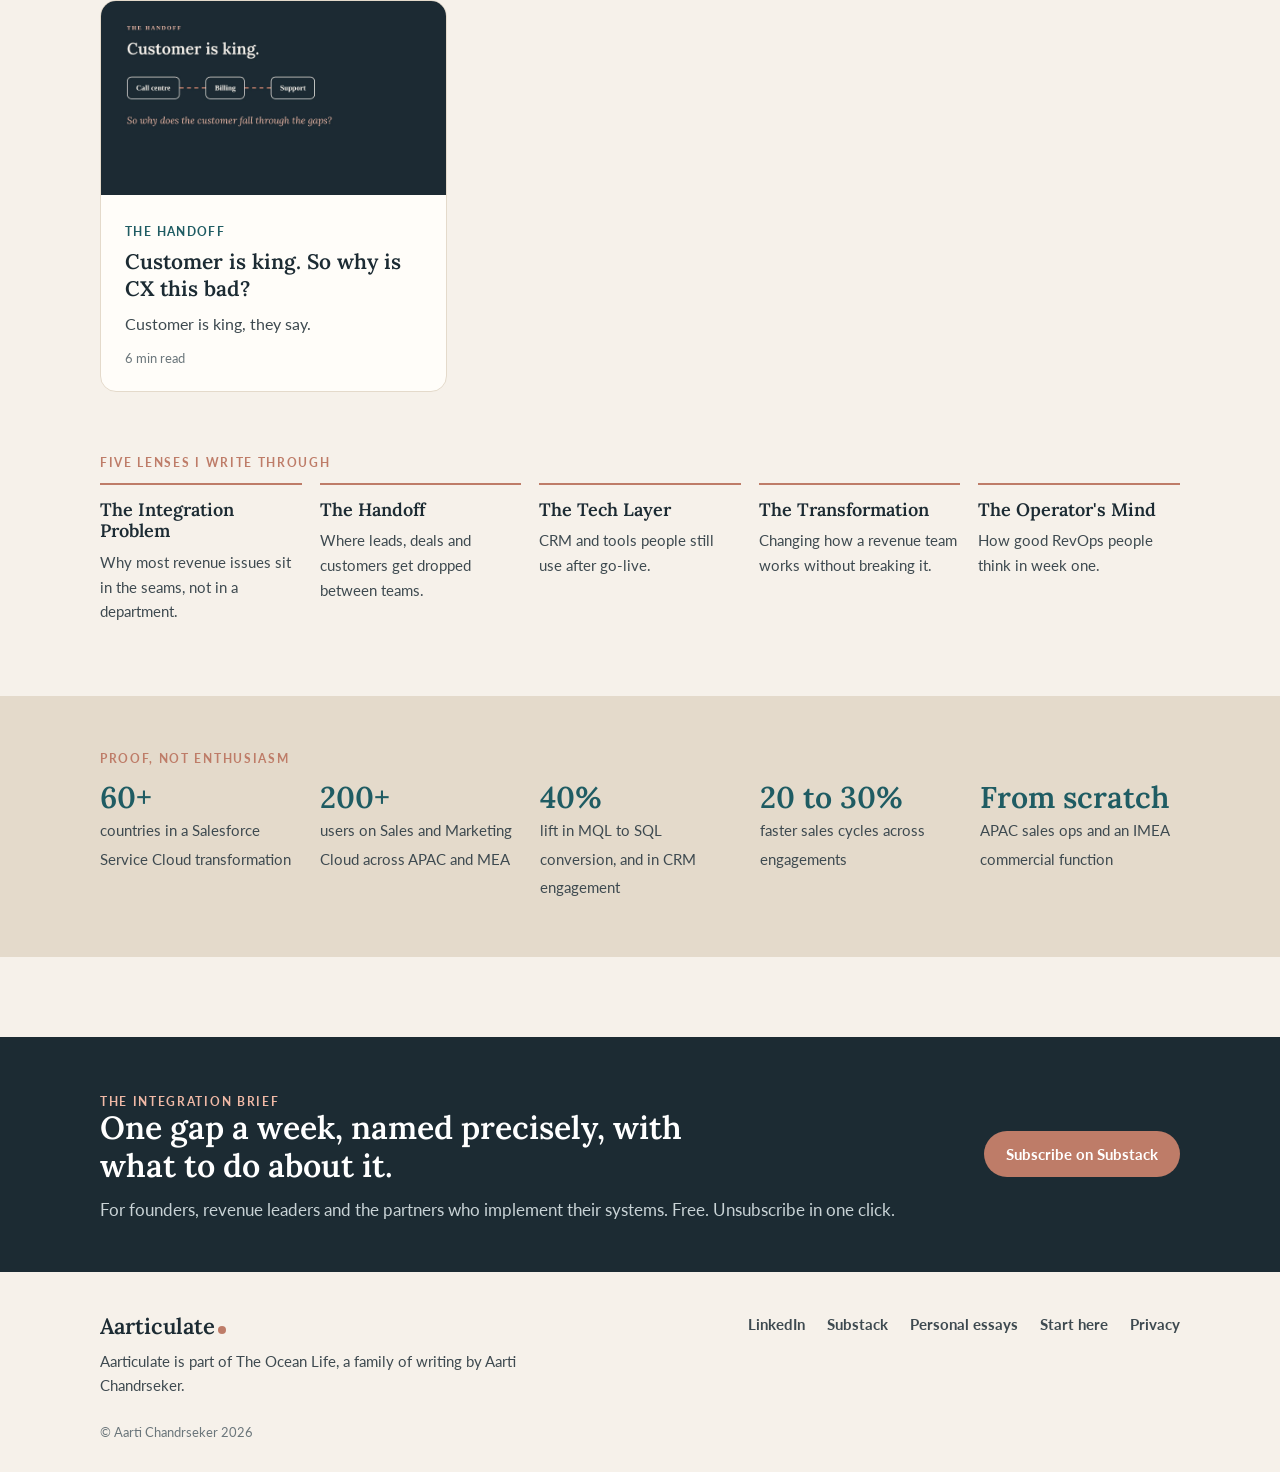
==== commit a8c998e0: "Post 3 title Co-Authored-By: Claude Opus 5.5 <noreply@anthropic.com> Claude-Session: https://claude." ====
--- a/index.html
+++ b/index.html
@@ -11,7 +11,7 @@
 <section class="wrap sec"><p class="k">Sound familiar?</p><div class="three">
 <div class="q">The quarterly review turned into a blame session.</div><div class="q">You bought the tool. Six months later, the team is back in Excel.</div><div class="q">The business works, but only when you're in the room.</div></div>
 <p class="after">If any of these landed, start with <a href="/writing/your-client-isnt-difficult/">Your client isn&#x27;t difficult. Five consultants got there first.</a></p></section>
-<section class="wrap sec"><div class="sh"><h2>Latest writing</h2><a href="/writing/">All writing</a></div><div class="grid"><a class="card" href="/writing/your-client-isnt-difficult/"><img src="/covers/your-client-isnt-difficult.jpg" alt="" width="1600" height="900" loading="lazy"><span class="lens">The Transformation</span><h3>Your client isn&#x27;t difficult. Five consultants got there first.</h3><p>Most implementation projects that go wrong, go wrong in discovery and die in the middle, long before delivery.</p><span class="meta">7 min read</span></a><a class="card" href="/writing/more-to-crm-than-data-logging/"><img src="/covers/more-to-crm-than-data-logging.jpg" alt="" width="1600" height="900" loading="lazy"><span class="lens">The Tech Layer</span><h3>There&#x27;s more to CRM than data logging</h3><p>A founder told me AI would do everything, so why bother with a CRM? I didn&#x27;t win that debate in the room.</p><span class="meta">5 min read</span></a><a class="card" href="/writing/customer-is-king/"><img src="/covers/customer-is-king.jpg" alt="" width="1600" height="900" loading="lazy"><span class="lens">The Handoff</span><h3>Gold standard in CX: the long lost pillar of business success</h3><p>Customer is king, they say.</p><span class="meta">6 min read</span></a></div></section>
+<section class="wrap sec"><div class="sh"><h2>Latest writing</h2><a href="/writing/">All writing</a></div><div class="grid"><a class="card" href="/writing/your-client-isnt-difficult/"><img src="/covers/your-client-isnt-difficult.jpg" alt="" width="1600" height="900" loading="lazy"><span class="lens">The Transformation</span><h3>Your client isn&#x27;t difficult. Five consultants got there first.</h3><p>Most implementation projects that go wrong, go wrong in discovery and die in the middle, long before delivery.</p><span class="meta">7 min read</span></a><a class="card" href="/writing/more-to-crm-than-data-logging/"><img src="/covers/more-to-crm-than-data-logging.jpg" alt="" width="1600" height="900" loading="lazy"><span class="lens">The Tech Layer</span><h3>There&#x27;s more to CRM than data logging</h3><p>A founder told me AI would do everything, so why bother with a CRM? I didn&#x27;t win that debate in the room.</p><span class="meta">5 min read</span></a><a class="card" href="/writing/customer-is-king/"><img src="/covers/customer-is-king.jpg" alt="" width="1600" height="900" loading="lazy"><span class="lens">The Handoff</span><h3>Customer is king. So why is CX this bad?</h3><p>Customer is king, they say.</p><span class="meta">6 min read</span></a></div></section>
 <section class="wrap sec"><p class="k">Five lenses I write through</p><div class="lenses"><div><h3>The Integration Problem</h3><p>Why most revenue issues sit in the seams, not in a department.</p></div><div><h3>The Handoff</h3><p>Where leads, deals and customers get dropped between teams.</p></div><div><h3>The Tech Layer</h3><p>CRM and tools people still use after go-live.</p></div><div><h3>The Transformation</h3><p>Changing how a revenue team works without breaking it.</p></div><div><h3>The Operator&#x27;s Mind</h3><p>How good RevOps people think in week one.</p></div></div></section>
 <section class="proof"><div class="wrap"><p class="k">Proof, not enthusiasm</p><ul class="pl">
 <li><b>60+</b><span>countries in a Salesforce Service Cloud transformation</span></li><li><b>200+</b><span>users on Sales and Marketing Cloud across APAC and MEA</span></li>
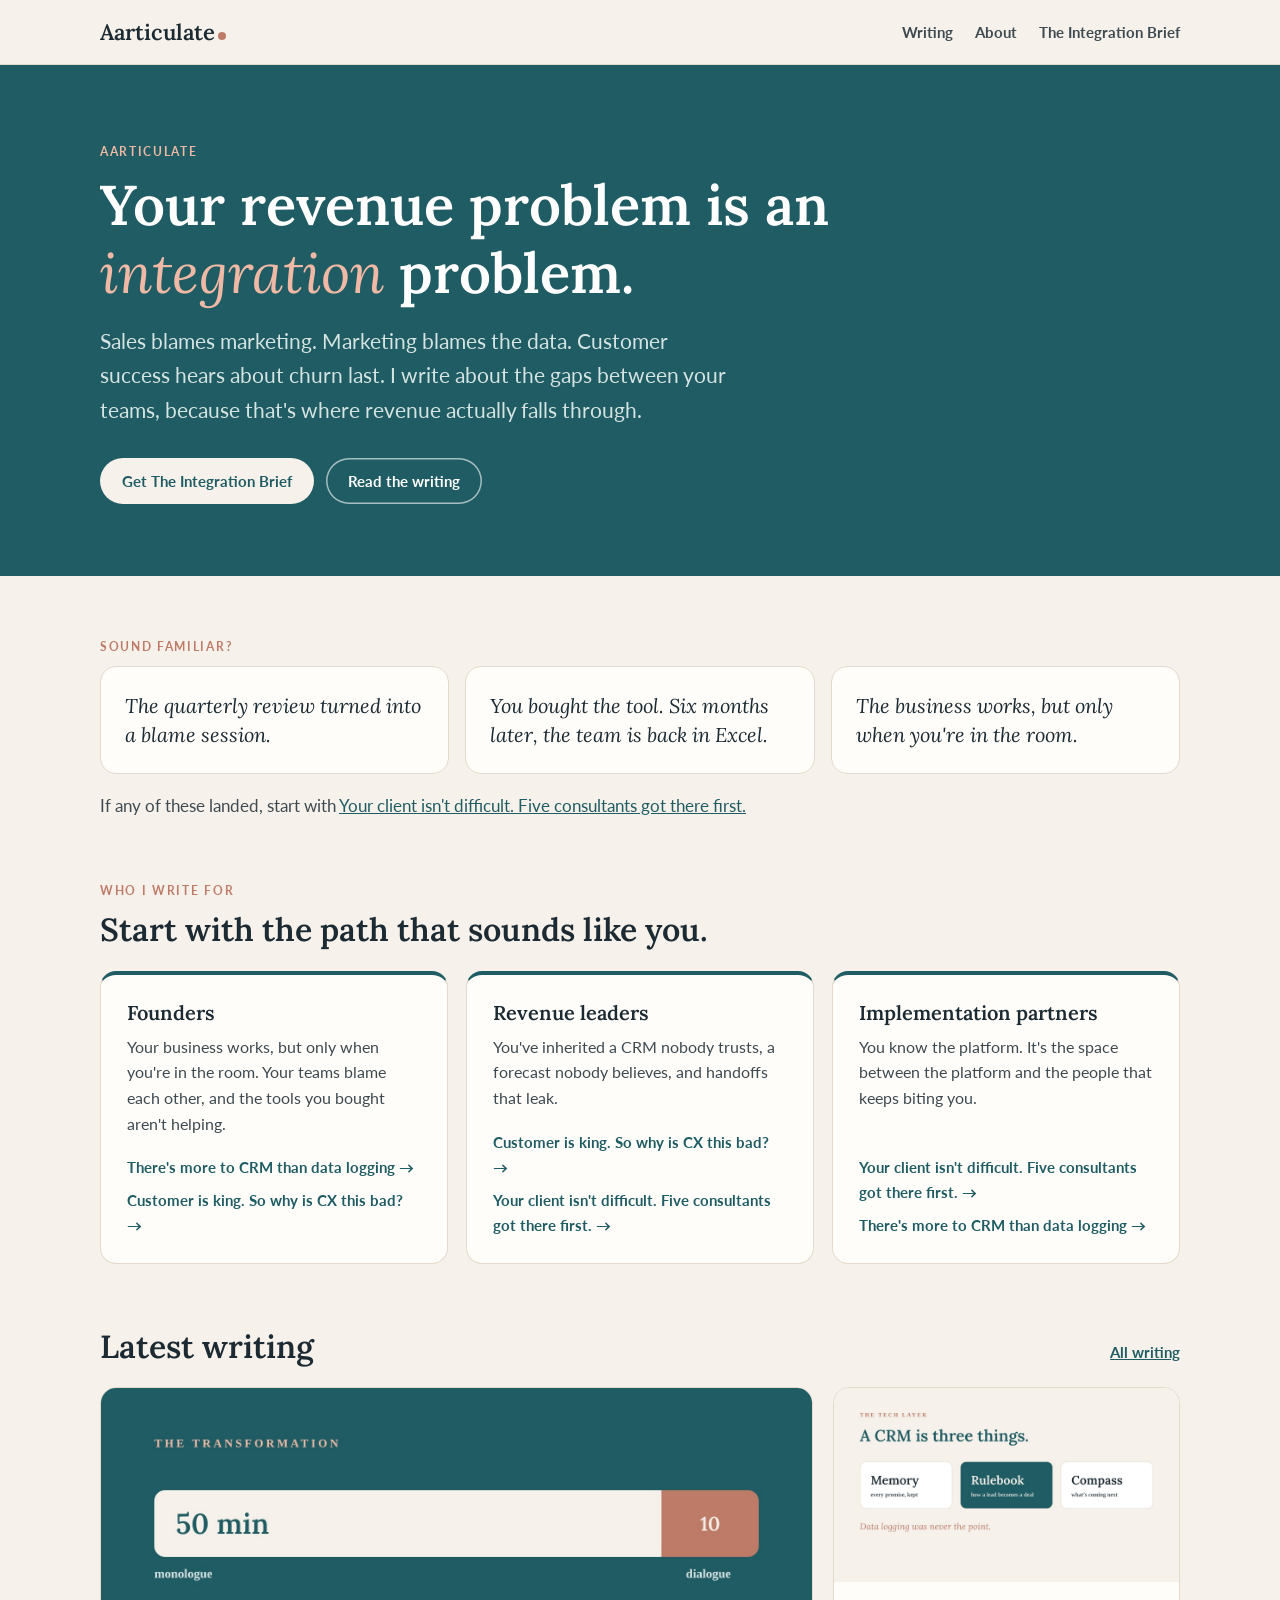
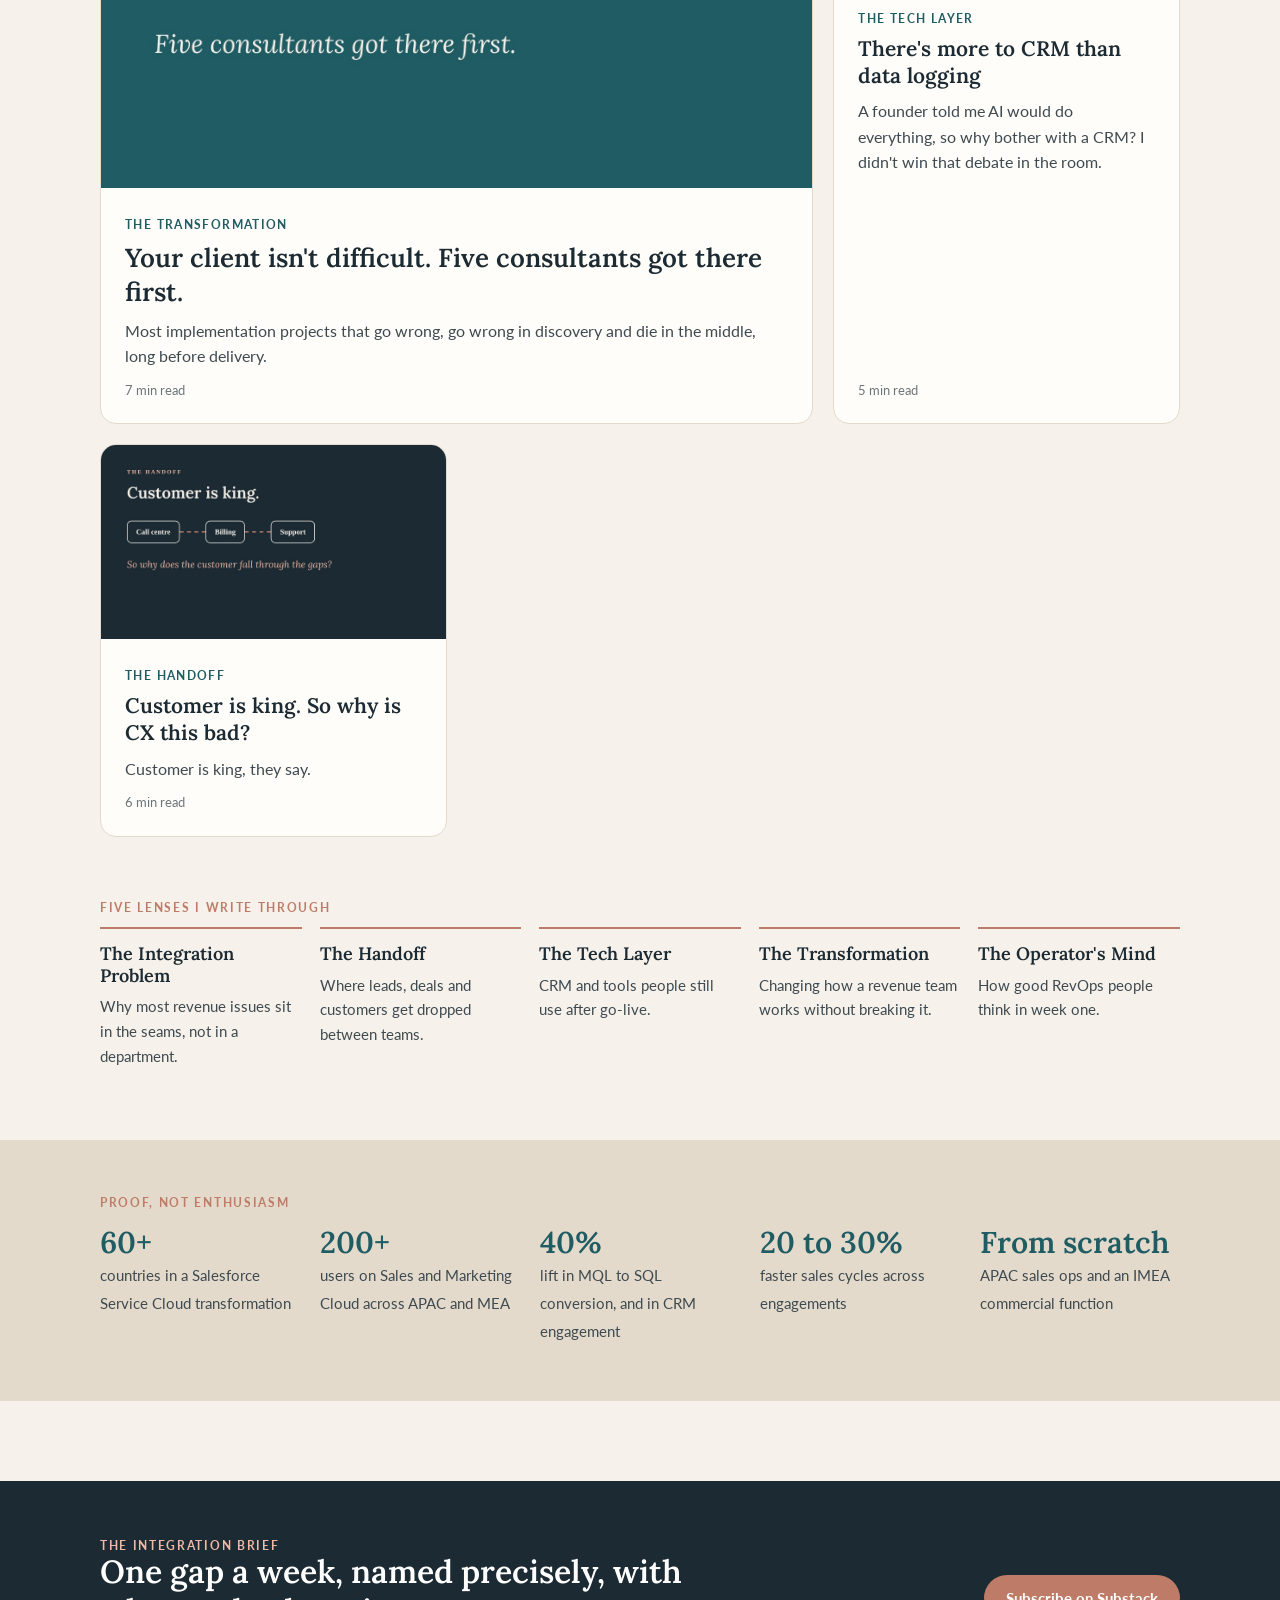
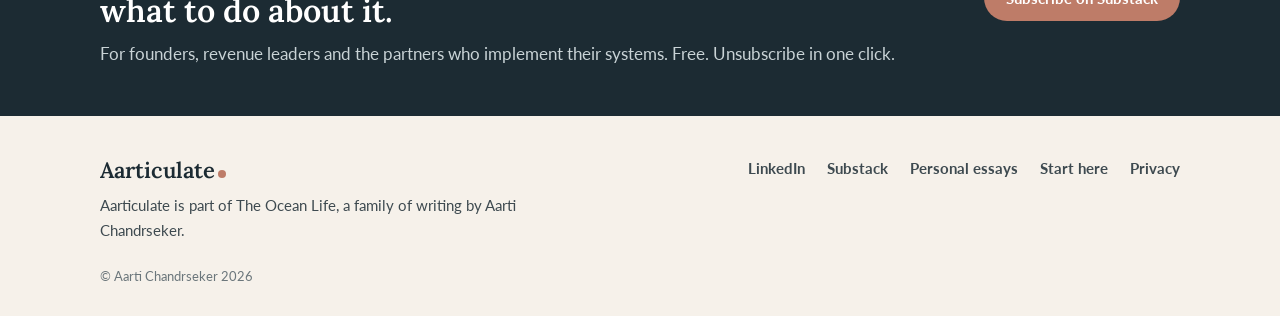
==== commit 7b871587: "Home: who I write for, three reader paths Co-Authored-By: Claude Opus 5.5 <noreply@anthropic.com> Cl" ====
--- a/index.html
+++ b/index.html
@@ -3,7 +3,7 @@
 <meta property="og:title" content="Aarticulate | Your revenue problem is an integration problem"><meta property="og:description" content="Aarti Chandrseker writes about the gaps between sales, marketing, customer success and technology, where revenue actually falls through."><meta property="og:type" content="website"><meta property="og:url" content="https://aarticulate.co/"><meta property="og:image" content="https://aarticulate.co/covers/og-home.jpg"><meta name="twitter:card" content="summary_large_image">
 <link rel="icon" href="/favicon.svg"><link rel="preconnect" href="https://fonts.googleapis.com"><link rel="preconnect" href="https://fonts.gstatic.com" crossorigin>
 <link href="https://fonts.googleapis.com/css2?family=Lato:wght@400;700&family=Lora:ital,wght@0,400;0,600;1,400&display=swap" rel="stylesheet">
-<link rel="stylesheet" href="/s.css?v=3efaaf95"><script type="application/ld+json">{"@context": "https://schema.org", "@type": "Person", "name": "Aarti Chandrseker", "url": "https://aarticulate.co", "jobTitle": "CRM Transformation and RevOps", "sameAs": ["https://www.linkedin.com/in/aarticshekar"]}</script></head><body>
+<link rel="stylesheet" href="/s.css?v=9bfcce2f"><script type="application/ld+json">{"@context": "https://schema.org", "@type": "Person", "name": "Aarti Chandrseker", "url": "https://aarticulate.co", "jobTitle": "CRM Transformation and RevOps", "sameAs": ["https://www.linkedin.com/in/aarticshekar"]}</script></head><body>
 <header class="top"><div class="wrap topin"><a class="logo" href="/">Aarticulate<span class="dot"></span></a><nav><a href="/writing/">Writing</a><a href="/about/">About</a><a href="/the-integration-brief/">The Integration Brief</a></nav></div></header>
 <main><section class="hero"><div class="wrap"><p class="k">Aarticulate</p><h1>Your revenue problem is an <em>integration</em> problem.</h1>
 <p class="lede">Sales blames marketing. Marketing blames the data. Customer success hears about churn last. I write about the gaps between your teams, because that's where revenue actually falls through.</p>
@@ -11,6 +11,7 @@
 <section class="wrap sec"><p class="k">Sound familiar?</p><div class="three">
 <div class="q">The quarterly review turned into a blame session.</div><div class="q">You bought the tool. Six months later, the team is back in Excel.</div><div class="q">The business works, but only when you're in the room.</div></div>
 <p class="after">If any of these landed, start with <a href="/writing/your-client-isnt-difficult/">Your client isn&#x27;t difficult. Five consultants got there first.</a></p></section>
+<section class="wrap sec"><p class="k">Who I write for</p><h2 class="rh">Start with the path that sounds like you.</h2><div class="readers"><div class="rd"><h3>Founders</h3><p>Your business works, but only when you&#x27;re in the room. Your teams blame each other, and the tools you bought aren&#x27;t helping.</p><div class="rl"><a href="/writing/more-to-crm-than-data-logging/">There&#x27;s more to CRM than data logging &rarr;</a><a href="/writing/customer-is-king/">Customer is king. So why is CX this bad? &rarr;</a></div></div><div class="rd"><h3>Revenue leaders</h3><p>You&#x27;ve inherited a CRM nobody trusts, a forecast nobody believes, and handoffs that leak.</p><div class="rl"><a href="/writing/customer-is-king/">Customer is king. So why is CX this bad? &rarr;</a><a href="/writing/your-client-isnt-difficult/">Your client isn&#x27;t difficult. Five consultants got there first. &rarr;</a></div></div><div class="rd"><h3>Implementation partners</h3><p>You know the platform. It&#x27;s the space between the platform and the people that keeps biting you.</p><div class="rl"><a href="/writing/your-client-isnt-difficult/">Your client isn&#x27;t difficult. Five consultants got there first. &rarr;</a><a href="/writing/more-to-crm-than-data-logging/">There&#x27;s more to CRM than data logging &rarr;</a></div></div></div></section>
 <section class="wrap sec"><div class="sh"><h2>Latest writing</h2><a href="/writing/">All writing</a></div><div class="grid"><a class="card" href="/writing/your-client-isnt-difficult/"><img src="/covers/your-client-isnt-difficult.jpg" alt="" width="1600" height="900" loading="lazy"><span class="lens">The Transformation</span><h3>Your client isn&#x27;t difficult. Five consultants got there first.</h3><p>Most implementation projects that go wrong, go wrong in discovery and die in the middle, long before delivery.</p><span class="meta">7 min read</span></a><a class="card" href="/writing/more-to-crm-than-data-logging/"><img src="/covers/more-to-crm-than-data-logging.jpg" alt="" width="1600" height="900" loading="lazy"><span class="lens">The Tech Layer</span><h3>There&#x27;s more to CRM than data logging</h3><p>A founder told me AI would do everything, so why bother with a CRM? I didn&#x27;t win that debate in the room.</p><span class="meta">5 min read</span></a><a class="card" href="/writing/customer-is-king/"><img src="/covers/customer-is-king.jpg" alt="" width="1600" height="900" loading="lazy"><span class="lens">The Handoff</span><h3>Customer is king. So why is CX this bad?</h3><p>Customer is king, they say.</p><span class="meta">6 min read</span></a></div></section>
 <section class="wrap sec"><p class="k">Five lenses I write through</p><div class="lenses"><div><h3>The Integration Problem</h3><p>Why most revenue issues sit in the seams, not in a department.</p></div><div><h3>The Handoff</h3><p>Where leads, deals and customers get dropped between teams.</p></div><div><h3>The Tech Layer</h3><p>CRM and tools people still use after go-live.</p></div><div><h3>The Transformation</h3><p>Changing how a revenue team works without breaking it.</p></div><div><h3>The Operator&#x27;s Mind</h3><p>How good RevOps people think in week one.</p></div></div></section>
 <section class="proof"><div class="wrap"><p class="k">Proof, not enthusiasm</p><ul class="pl">
--- a/s.css
+++ b/s.css
@@ -70,3 +70,8 @@
 @media(max-width:900px) and (min-width:621px){.grid .card:first-child{grid-column:span 2}}
 
 .body p{margin:0 0 26px}
+
+.rh{margin-bottom:22px}.readers{display:grid;grid-template-columns:repeat(3,1fr);gap:18px}
+.rd{background:var(--card);border:1px solid var(--sand);border-top:4px solid var(--sea);border-radius:var(--r);padding:26px;display:flex;flex-direction:column;gap:10px}
+.rd p{margin:0;font-size:15.5px}.rl{display:flex;flex-direction:column;gap:8px;margin-top:auto;padding-top:8px}.rl a{font-weight:700;font-size:15px;text-decoration:none}.rl a:hover{text-decoration:underline}
+@media(max-width:900px){.readers{grid-template-columns:1fr}}
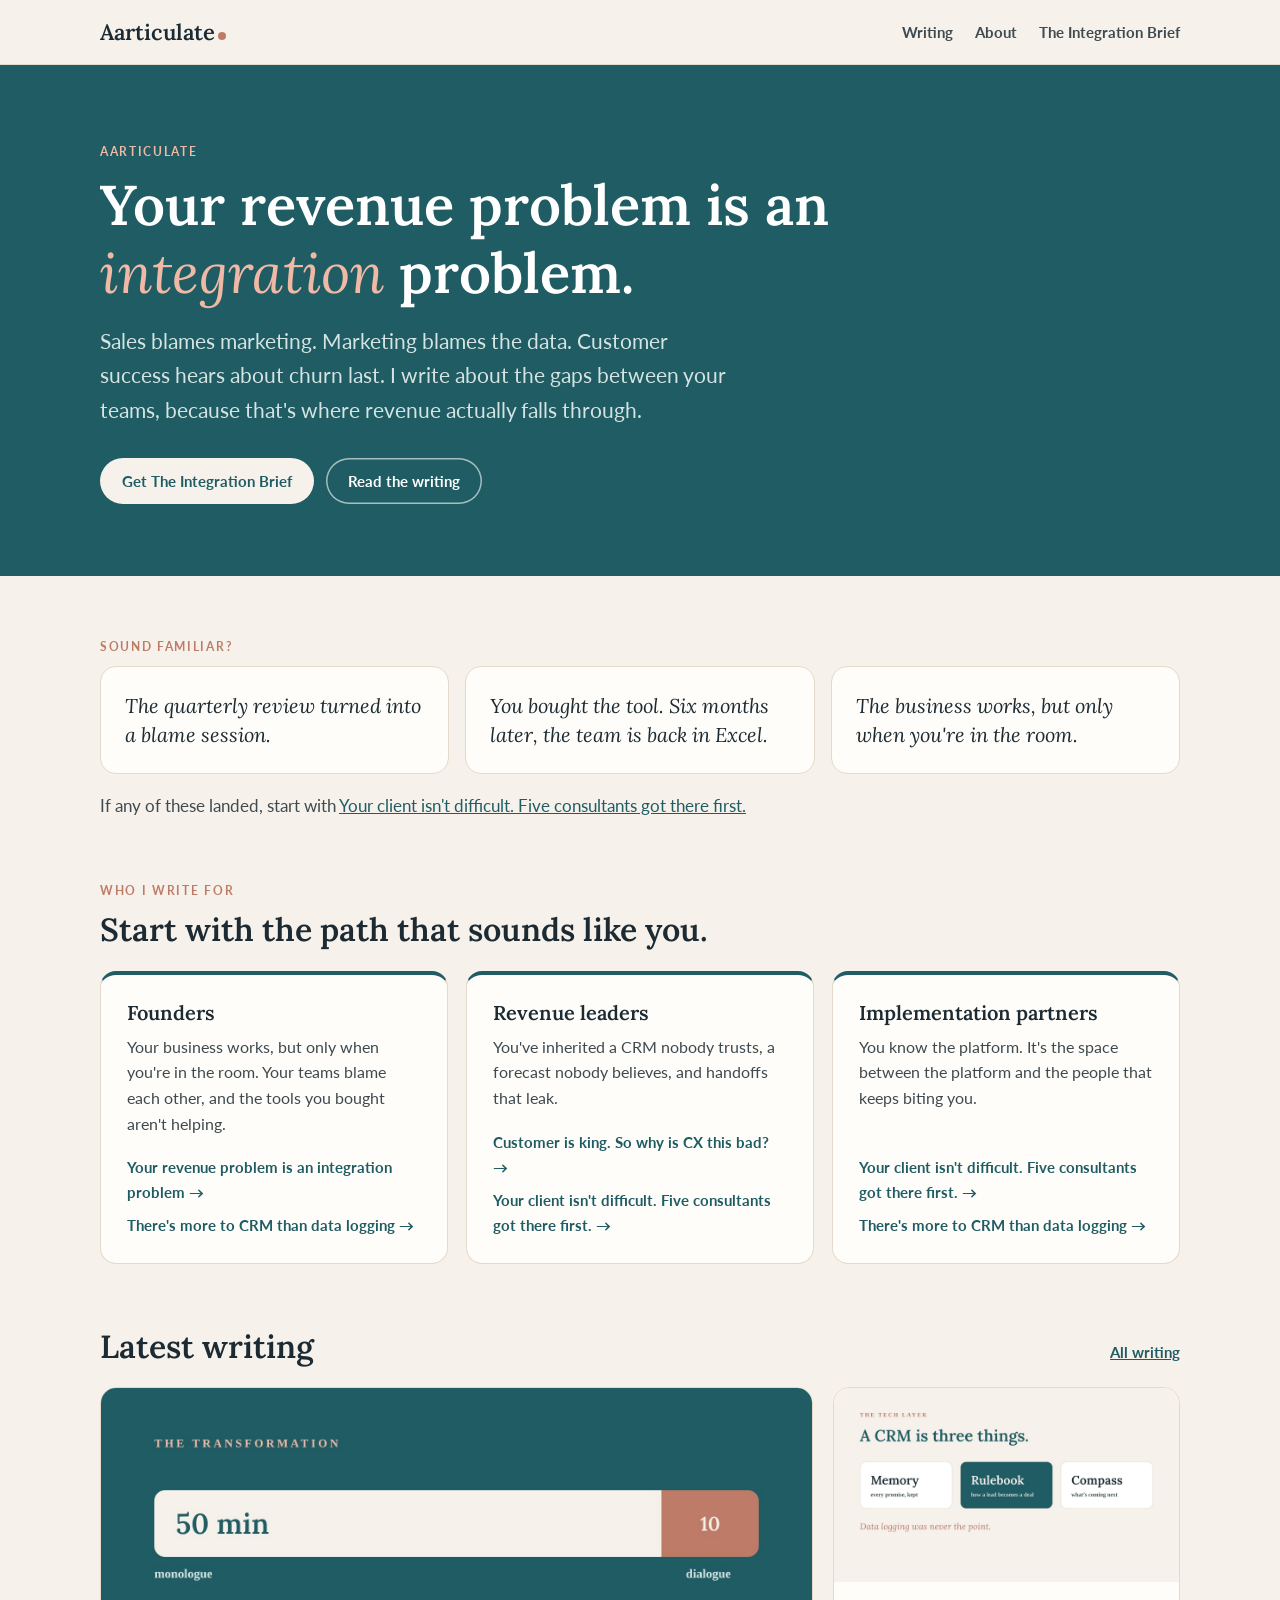
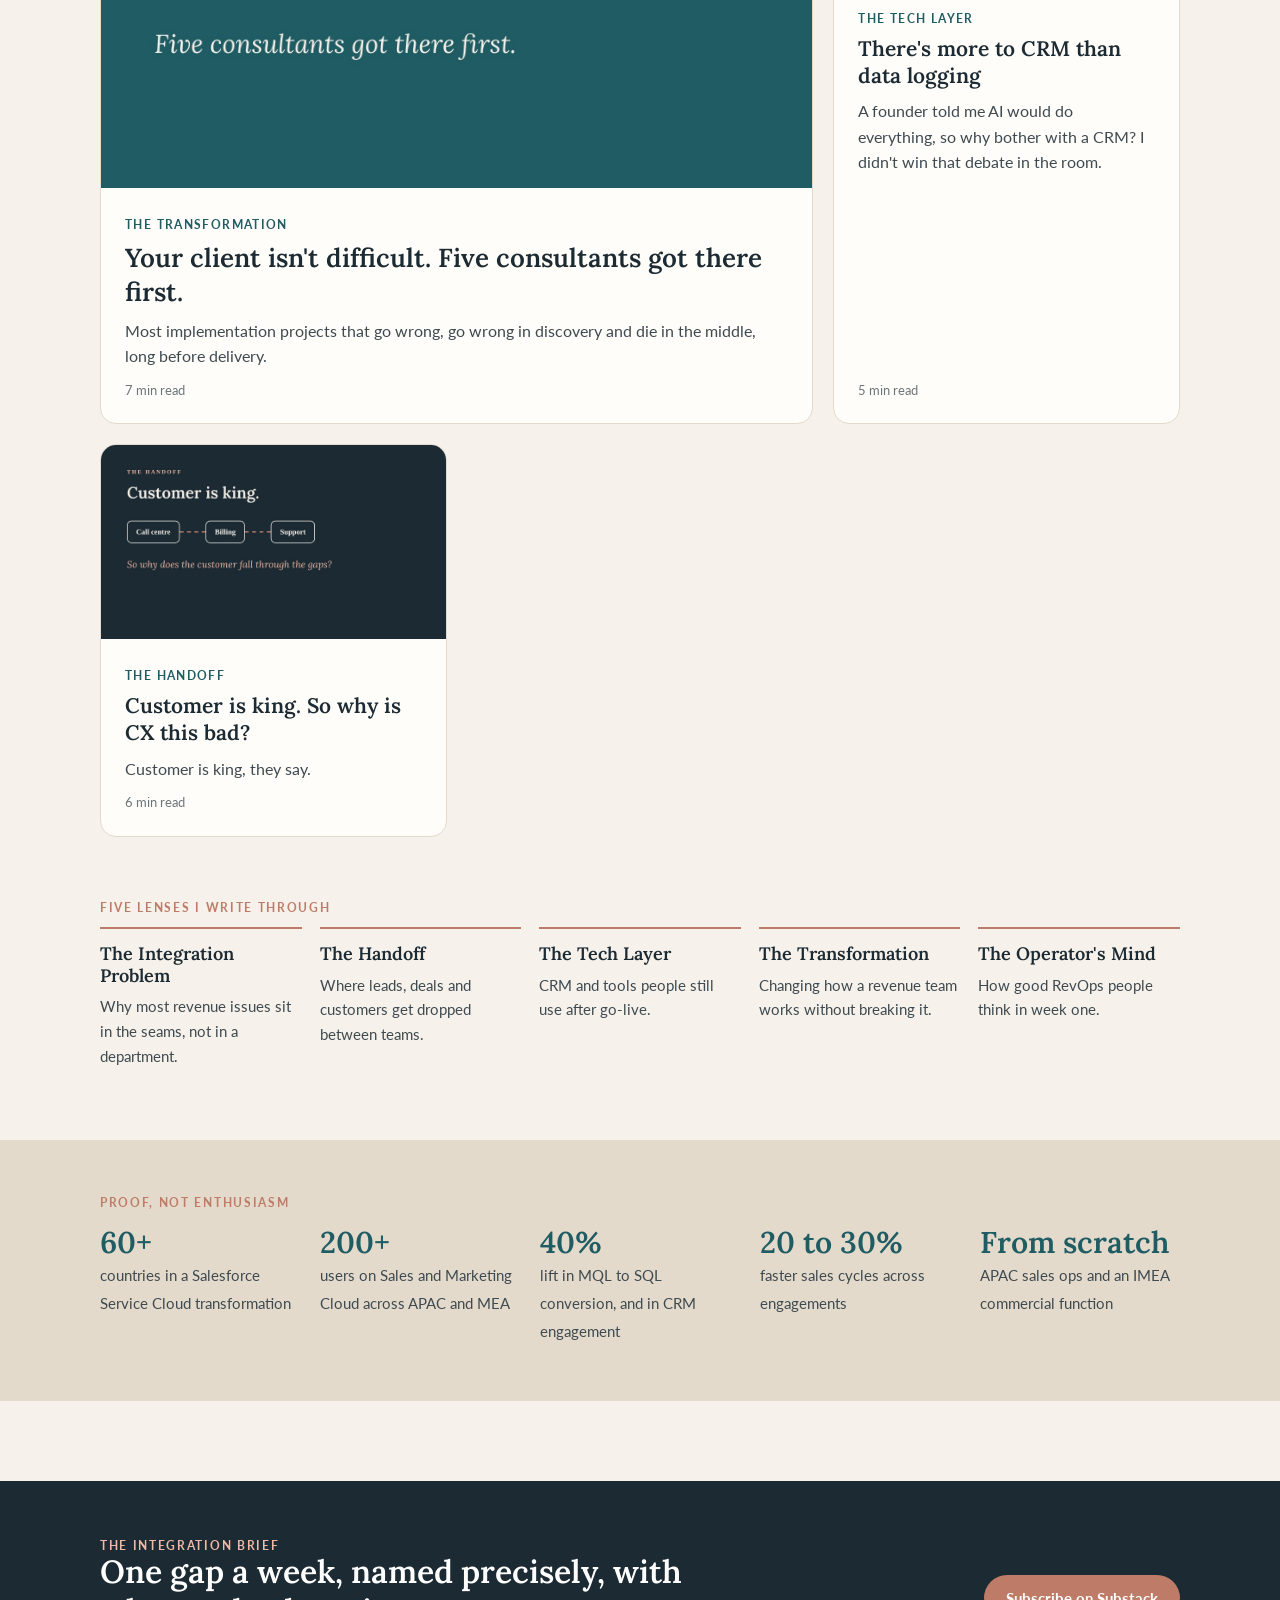
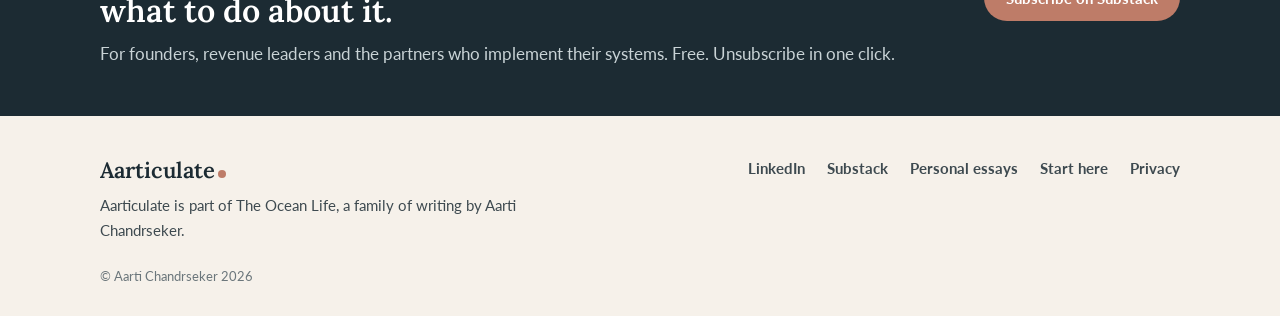
==== commit 4ab49d73: "Post 4 live: Your revenue problem is an integration problem Co-Authored-By: Claude Opus 5.5 <noreply" ====
--- a/index.html
+++ b/index.html
@@ -11,7 +11,7 @@
 <section class="wrap sec"><p class="k">Sound familiar?</p><div class="three">
 <div class="q">The quarterly review turned into a blame session.</div><div class="q">You bought the tool. Six months later, the team is back in Excel.</div><div class="q">The business works, but only when you're in the room.</div></div>
 <p class="after">If any of these landed, start with <a href="/writing/your-client-isnt-difficult/">Your client isn&#x27;t difficult. Five consultants got there first.</a></p></section>
-<section class="wrap sec"><p class="k">Who I write for</p><h2 class="rh">Start with the path that sounds like you.</h2><div class="readers"><div class="rd"><h3>Founders</h3><p>Your business works, but only when you&#x27;re in the room. Your teams blame each other, and the tools you bought aren&#x27;t helping.</p><div class="rl"><a href="/writing/more-to-crm-than-data-logging/">There&#x27;s more to CRM than data logging &rarr;</a><a href="/writing/customer-is-king/">Customer is king. So why is CX this bad? &rarr;</a></div></div><div class="rd"><h3>Revenue leaders</h3><p>You&#x27;ve inherited a CRM nobody trusts, a forecast nobody believes, and handoffs that leak.</p><div class="rl"><a href="/writing/customer-is-king/">Customer is king. So why is CX this bad? &rarr;</a><a href="/writing/your-client-isnt-difficult/">Your client isn&#x27;t difficult. Five consultants got there first. &rarr;</a></div></div><div class="rd"><h3>Implementation partners</h3><p>You know the platform. It&#x27;s the space between the platform and the people that keeps biting you.</p><div class="rl"><a href="/writing/your-client-isnt-difficult/">Your client isn&#x27;t difficult. Five consultants got there first. &rarr;</a><a href="/writing/more-to-crm-than-data-logging/">There&#x27;s more to CRM than data logging &rarr;</a></div></div></div></section>
+<section class="wrap sec"><p class="k">Who I write for</p><h2 class="rh">Start with the path that sounds like you.</h2><div class="readers"><div class="rd"><h3>Founders</h3><p>Your business works, but only when you&#x27;re in the room. Your teams blame each other, and the tools you bought aren&#x27;t helping.</p><div class="rl"><a href="/writing/integration-problem/">Your revenue problem is an integration problem &rarr;</a><a href="/writing/more-to-crm-than-data-logging/">There&#x27;s more to CRM than data logging &rarr;</a></div></div><div class="rd"><h3>Revenue leaders</h3><p>You&#x27;ve inherited a CRM nobody trusts, a forecast nobody believes, and handoffs that leak.</p><div class="rl"><a href="/writing/customer-is-king/">Customer is king. So why is CX this bad? &rarr;</a><a href="/writing/your-client-isnt-difficult/">Your client isn&#x27;t difficult. Five consultants got there first. &rarr;</a></div></div><div class="rd"><h3>Implementation partners</h3><p>You know the platform. It&#x27;s the space between the platform and the people that keeps biting you.</p><div class="rl"><a href="/writing/your-client-isnt-difficult/">Your client isn&#x27;t difficult. Five consultants got there first. &rarr;</a><a href="/writing/more-to-crm-than-data-logging/">There&#x27;s more to CRM than data logging &rarr;</a></div></div></div></section>
 <section class="wrap sec"><div class="sh"><h2>Latest writing</h2><a href="/writing/">All writing</a></div><div class="grid"><a class="card" href="/writing/your-client-isnt-difficult/"><img src="/covers/your-client-isnt-difficult.jpg" alt="" width="1600" height="900" loading="lazy"><span class="lens">The Transformation</span><h3>Your client isn&#x27;t difficult. Five consultants got there first.</h3><p>Most implementation projects that go wrong, go wrong in discovery and die in the middle, long before delivery.</p><span class="meta">7 min read</span></a><a class="card" href="/writing/more-to-crm-than-data-logging/"><img src="/covers/more-to-crm-than-data-logging.jpg" alt="" width="1600" height="900" loading="lazy"><span class="lens">The Tech Layer</span><h3>There&#x27;s more to CRM than data logging</h3><p>A founder told me AI would do everything, so why bother with a CRM? I didn&#x27;t win that debate in the room.</p><span class="meta">5 min read</span></a><a class="card" href="/writing/customer-is-king/"><img src="/covers/customer-is-king.jpg" alt="" width="1600" height="900" loading="lazy"><span class="lens">The Handoff</span><h3>Customer is king. So why is CX this bad?</h3><p>Customer is king, they say.</p><span class="meta">6 min read</span></a></div></section>
 <section class="wrap sec"><p class="k">Five lenses I write through</p><div class="lenses"><div><h3>The Integration Problem</h3><p>Why most revenue issues sit in the seams, not in a department.</p></div><div><h3>The Handoff</h3><p>Where leads, deals and customers get dropped between teams.</p></div><div><h3>The Tech Layer</h3><p>CRM and tools people still use after go-live.</p></div><div><h3>The Transformation</h3><p>Changing how a revenue team works without breaking it.</p></div><div><h3>The Operator&#x27;s Mind</h3><p>How good RevOps people think in week one.</p></div></div></section>
 <section class="proof"><div class="wrap"><p class="k">Proof, not enthusiasm</p><ul class="pl">
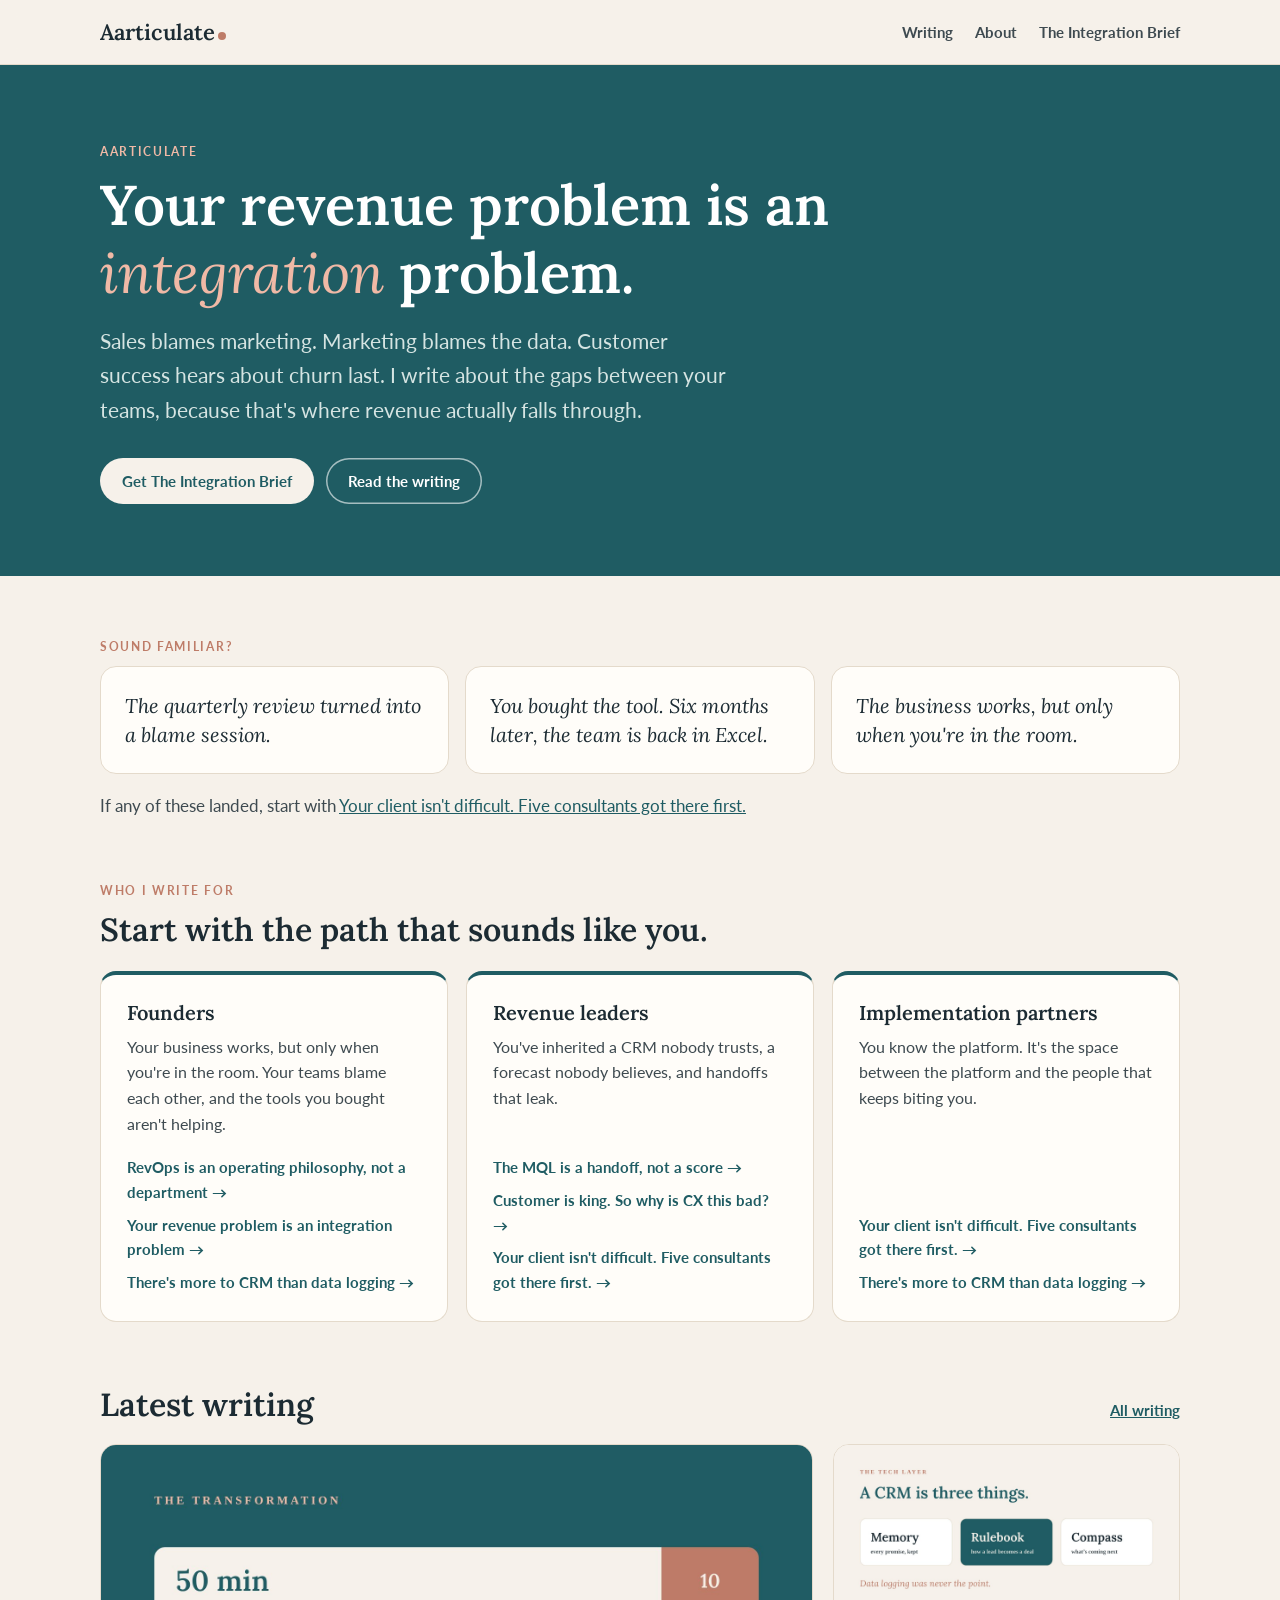
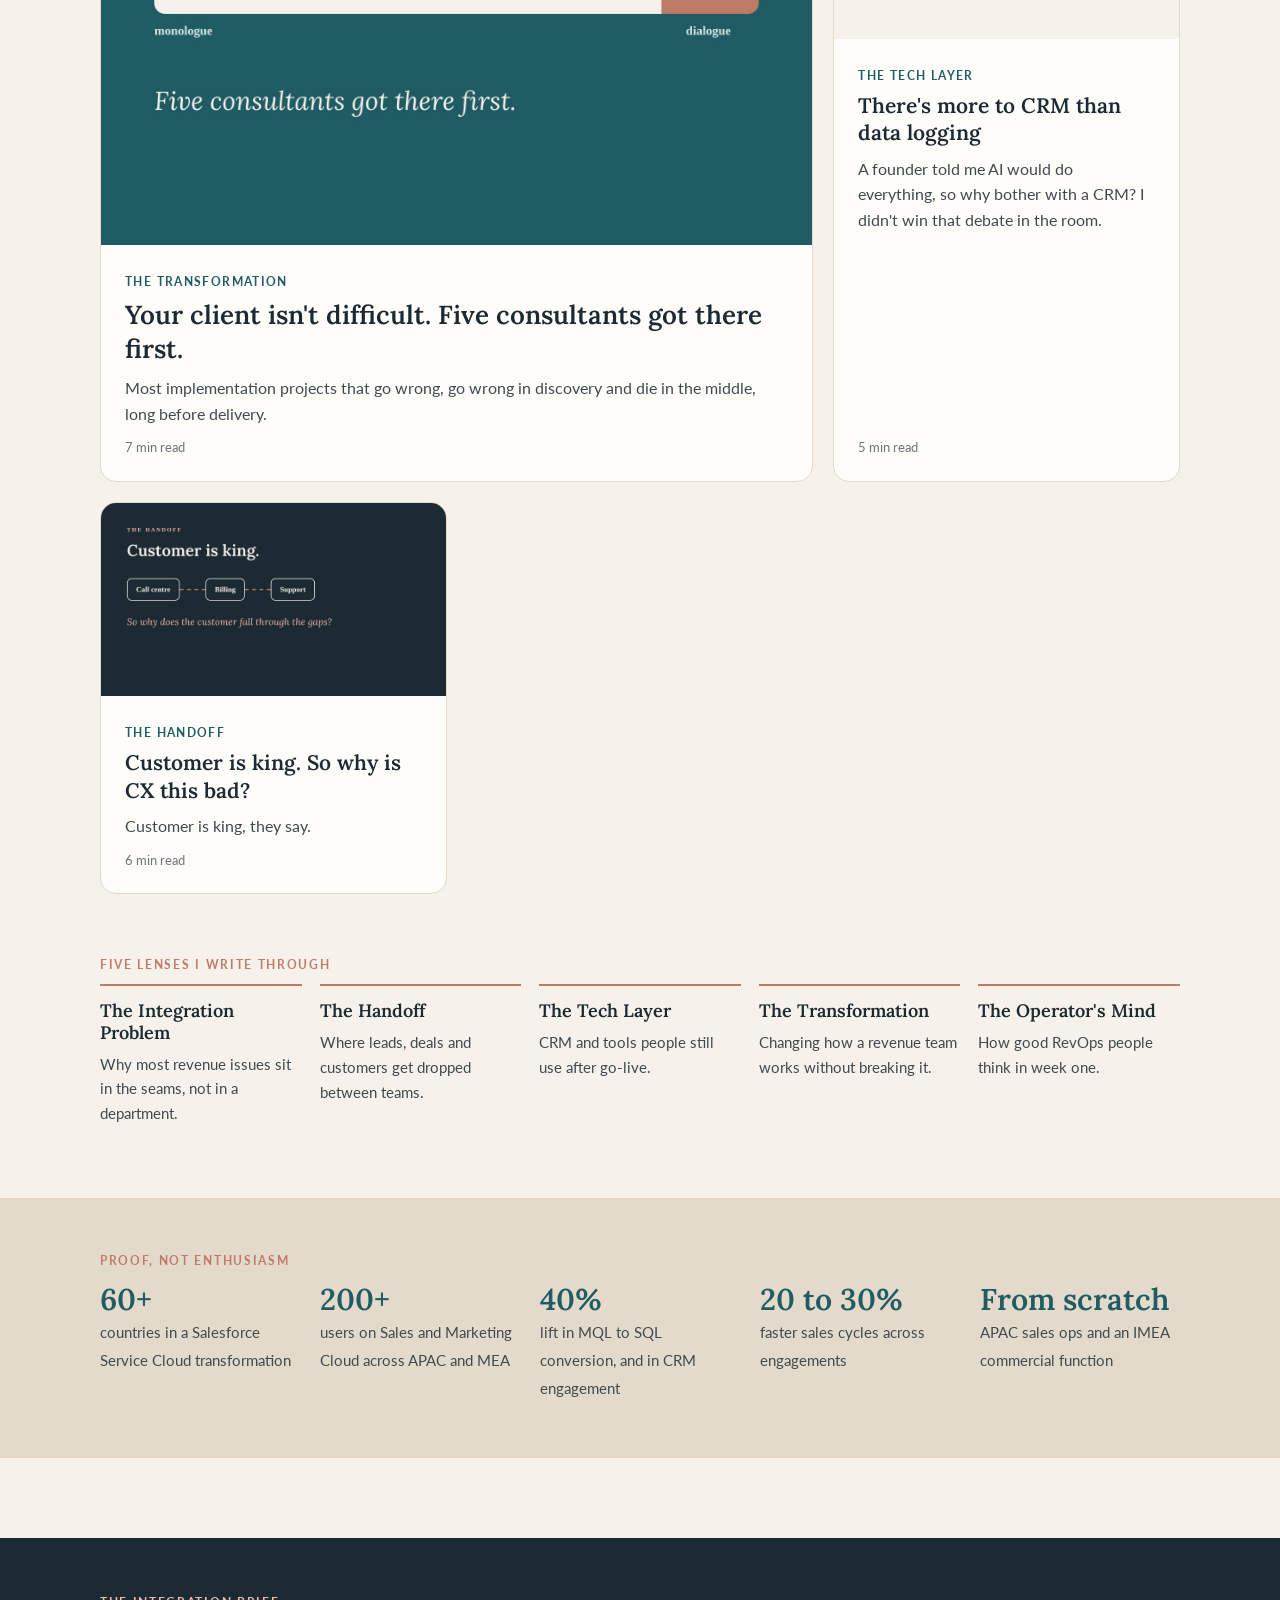
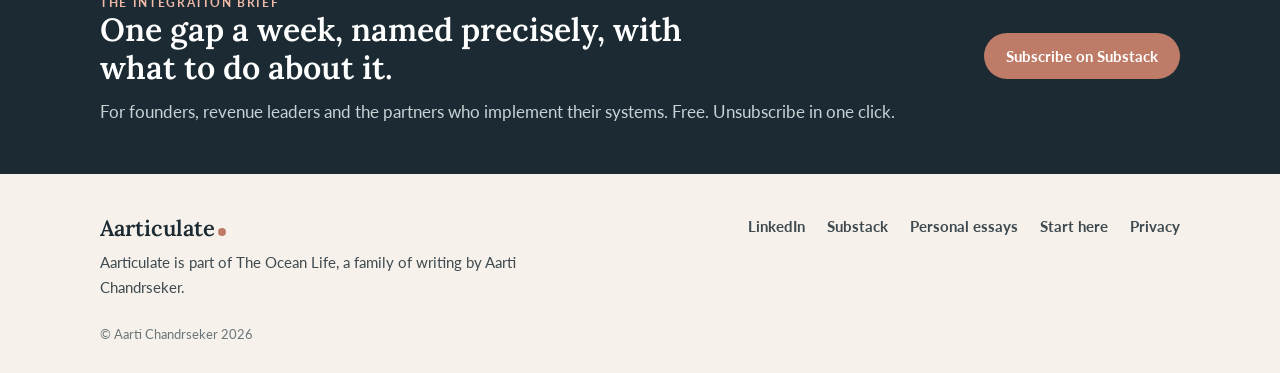
==== commit 99a82d7e: "Deploy: posts 5 and 6 live Co-Authored-By: Claude Opus 5.5 <noreply@anthropic.com> Claude-Session: h" ====
--- a/index.html
+++ b/index.html
@@ -11,7 +11,7 @@
 <section class="wrap sec"><p class="k">Sound familiar?</p><div class="three">
 <div class="q">The quarterly review turned into a blame session.</div><div class="q">You bought the tool. Six months later, the team is back in Excel.</div><div class="q">The business works, but only when you're in the room.</div></div>
 <p class="after">If any of these landed, start with <a href="/writing/your-client-isnt-difficult/">Your client isn&#x27;t difficult. Five consultants got there first.</a></p></section>
-<section class="wrap sec"><p class="k">Who I write for</p><h2 class="rh">Start with the path that sounds like you.</h2><div class="readers"><div class="rd"><h3>Founders</h3><p>Your business works, but only when you&#x27;re in the room. Your teams blame each other, and the tools you bought aren&#x27;t helping.</p><div class="rl"><a href="/writing/integration-problem/">Your revenue problem is an integration problem &rarr;</a><a href="/writing/more-to-crm-than-data-logging/">There&#x27;s more to CRM than data logging &rarr;</a></div></div><div class="rd"><h3>Revenue leaders</h3><p>You&#x27;ve inherited a CRM nobody trusts, a forecast nobody believes, and handoffs that leak.</p><div class="rl"><a href="/writing/customer-is-king/">Customer is king. So why is CX this bad? &rarr;</a><a href="/writing/your-client-isnt-difficult/">Your client isn&#x27;t difficult. Five consultants got there first. &rarr;</a></div></div><div class="rd"><h3>Implementation partners</h3><p>You know the platform. It&#x27;s the space between the platform and the people that keeps biting you.</p><div class="rl"><a href="/writing/your-client-isnt-difficult/">Your client isn&#x27;t difficult. Five consultants got there first. &rarr;</a><a href="/writing/more-to-crm-than-data-logging/">There&#x27;s more to CRM than data logging &rarr;</a></div></div></div></section>
+<section class="wrap sec"><p class="k">Who I write for</p><h2 class="rh">Start with the path that sounds like you.</h2><div class="readers"><div class="rd"><h3>Founders</h3><p>Your business works, but only when you&#x27;re in the room. Your teams blame each other, and the tools you bought aren&#x27;t helping.</p><div class="rl"><a href="/writing/revops-is-an-operating-philosophy/">RevOps is an operating philosophy, not a department &rarr;</a><a href="/writing/integration-problem/">Your revenue problem is an integration problem &rarr;</a><a href="/writing/more-to-crm-than-data-logging/">There&#x27;s more to CRM than data logging &rarr;</a></div></div><div class="rd"><h3>Revenue leaders</h3><p>You&#x27;ve inherited a CRM nobody trusts, a forecast nobody believes, and handoffs that leak.</p><div class="rl"><a href="/writing/the-mql-is-a-handoff/">The MQL is a handoff, not a score &rarr;</a><a href="/writing/customer-is-king/">Customer is king. So why is CX this bad? &rarr;</a><a href="/writing/your-client-isnt-difficult/">Your client isn&#x27;t difficult. Five consultants got there first. &rarr;</a></div></div><div class="rd"><h3>Implementation partners</h3><p>You know the platform. It&#x27;s the space between the platform and the people that keeps biting you.</p><div class="rl"><a href="/writing/your-client-isnt-difficult/">Your client isn&#x27;t difficult. Five consultants got there first. &rarr;</a><a href="/writing/more-to-crm-than-data-logging/">There&#x27;s more to CRM than data logging &rarr;</a></div></div></div></section>
 <section class="wrap sec"><div class="sh"><h2>Latest writing</h2><a href="/writing/">All writing</a></div><div class="grid"><a class="card" href="/writing/your-client-isnt-difficult/"><img src="/covers/your-client-isnt-difficult.jpg" alt="" width="1600" height="900" loading="lazy"><span class="lens">The Transformation</span><h3>Your client isn&#x27;t difficult. Five consultants got there first.</h3><p>Most implementation projects that go wrong, go wrong in discovery and die in the middle, long before delivery.</p><span class="meta">7 min read</span></a><a class="card" href="/writing/more-to-crm-than-data-logging/"><img src="/covers/more-to-crm-than-data-logging.jpg" alt="" width="1600" height="900" loading="lazy"><span class="lens">The Tech Layer</span><h3>There&#x27;s more to CRM than data logging</h3><p>A founder told me AI would do everything, so why bother with a CRM? I didn&#x27;t win that debate in the room.</p><span class="meta">5 min read</span></a><a class="card" href="/writing/customer-is-king/"><img src="/covers/customer-is-king.jpg" alt="" width="1600" height="900" loading="lazy"><span class="lens">The Handoff</span><h3>Customer is king. So why is CX this bad?</h3><p>Customer is king, they say.</p><span class="meta">6 min read</span></a></div></section>
 <section class="wrap sec"><p class="k">Five lenses I write through</p><div class="lenses"><div><h3>The Integration Problem</h3><p>Why most revenue issues sit in the seams, not in a department.</p></div><div><h3>The Handoff</h3><p>Where leads, deals and customers get dropped between teams.</p></div><div><h3>The Tech Layer</h3><p>CRM and tools people still use after go-live.</p></div><div><h3>The Transformation</h3><p>Changing how a revenue team works without breaking it.</p></div><div><h3>The Operator&#x27;s Mind</h3><p>How good RevOps people think in week one.</p></div></div></section>
 <section class="proof"><div class="wrap"><p class="k">Proof, not enthusiasm</p><ul class="pl">
